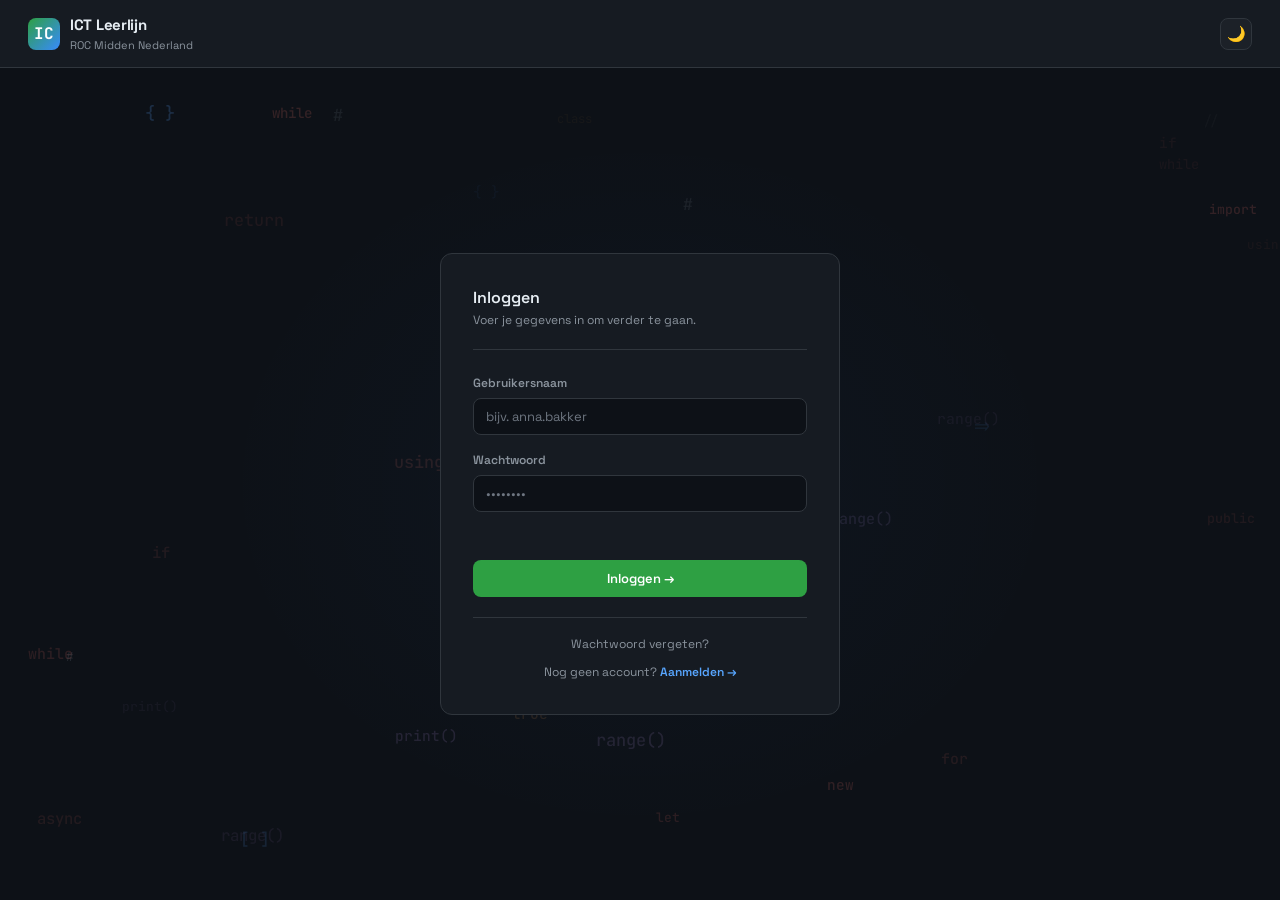
==== index.html @ 66530c0a "Tips,warnings icons updated" ====
<!DOCTYPE html>
<html lang="nl" data-theme="dark">
<head>
  <meta charset="UTF-8">
  <meta name="viewport" content="width=device-width, initial-scale=1.0">
  <title>ICT Leerlijn — ROC Midden Nederland</title>
  <link rel="stylesheet" href="css/main.css">
</head>
<body>

<!-- ══════════════════════════════
     LOGIN SCREEN
     ══════════════════════════════ -->
<div id="login-screen" class="login-screen">

  <canvas id="loginCanvas" class="login-canvas"></canvas>

  <!-- Topbar — identical structure to the app topbar -->
  <div class="login-topbar">
    <div class="login-topbar-brand">
      <div class="brand-icon">IC</div>
      <div>
        <div class="brand-name">ICT Leerlijn</div>
        <div class="brand-sub">ROC Midden Nederland</div>
      </div>
    </div>
    <button class="notif-btn theme-btn" id="loginThemeToggle" title="Wissel thema" onclick="toggleTheme()">🌙</button>
  </div>

  <!-- Centered area — one card visible at a time -->
  <div class="login-body">

    <!-- ── View: Inloggen ── -->
    <div class="login-card" id="lv-login">
      <div class="login-card-header">
        <div class="page-title">Inloggen</div>
        <div class="page-sub">Voer je gegevens in om verder te gaan.</div>
      </div>
      <form class="login-form" onsubmit="handleLogin(event)">
        <div class="login-field-group">
          <label class="login-label" for="loginName">Gebruikersnaam</label>
          <input class="login-input" type="text" id="loginName"
                 placeholder="bijv. anna.bakker" autocomplete="username" />
        </div>
        <div class="login-field-group">
          <label class="login-label" for="loginPass">Wachtwoord</label>
          <input class="login-input" type="password" id="loginPass"
                 placeholder="••••••••" autocomplete="current-password" />
        </div>
        <div class="login-error" id="loginError"></div>
        <button class="btn btn-primary login-btn" type="submit">Inloggen →</button>
      </form>
      <div class="login-links">
        <button class="login-link" onclick="showLoginView('forgot')">Wachtwoord vergeten?</button>
        <button class="login-link" onclick="showLoginView('register')">Nog geen account? <strong>Aanmelden →</strong></button>
      </div>
    </div>

    <!-- ── View: Wachtwoord vergeten ── -->
    <div class="login-card" id="lv-forgot" style="display:none">
      <div class="login-card-header">
        <div class="page-title">Wachtwoord vergeten</div>
        <div class="page-sub">Voer je e-mailadres in. Je ontvangt een resetlink.</div>
      </div>
      <form class="login-form" onsubmit="handleForgot(event)" id="forgotForm">
        <div class="login-field-group">
          <label class="login-label" for="forgotField">E-mailadres</label>
          <input class="login-input" type="email" id="forgotField"
                 placeholder="bijv. anna@roc.nl" autocomplete="email" />
        </div>
        <div class="login-error" id="forgotError"></div>
        <div class="login-success" id="forgotSuccess" style="display:none">
          ✅ Als dit account bestaat, ontvang je binnenkort een e-mail met instructies.
        </div>
        <button class="btn btn-primary login-btn" type="submit" id="forgotBtn">Resetlink versturen →</button>
      </form>
      <div class="login-links">
        <button class="login-link" onclick="showLoginView('login')">← Terug naar inloggen</button>
      </div>
    </div>

    <!-- ── View: Account aanmaken ── -->
    <div class="login-card" id="lv-register" style="display:none">
      <div class="login-card-header">
        <div class="page-title">Account aanmaken</div>
        <div class="page-sub">Maak een account aan om te beginnen met leren.</div>
      </div>
      <form class="login-form" onsubmit="handleRegister(event)">
        <div class="login-field-group">
          <label class="login-label" for="regUsername">Gebruikersnaam</label>
          <input class="login-input" type="text" id="regUsername"
                 placeholder="Minimaal 4 tekens" autocomplete="username" />
          <div class="field-hint" id="hintUsername"></div>
        </div>
        <div class="login-field-group">
          <label class="login-label" for="regEmail">E-mailadres</label>
          <input class="login-input" type="email" id="regEmail"
                 placeholder="bijv. anna@roc.nl" autocomplete="email" />
          <div class="field-hint" id="hintEmail"></div>
        </div>
        <div class="login-field-group">
          <label class="login-label" for="regPass">Wachtwoord</label>
          <input class="login-input" type="password" id="regPass"
                 placeholder="Minimaal 9 tekens" autocomplete="new-password" />
          <div class="field-hint" id="hintPassLen"></div>
        </div>
        <div class="login-field-group">
          <label class="login-label" for="regPass2">Wachtwoord bevestigen</label>
          <input class="login-input" type="password" id="regPass2"
                 placeholder="Herhaal wachtwoord" autocomplete="new-password" />
          <div class="field-hint" id="hintPass"></div>
        </div>
        <div class="login-error" id="registerError"></div>
        <button class="btn btn-primary login-btn" type="submit">Account aanmaken →</button>
      </form>
      <div class="login-links">
        <button class="login-link" onclick="showLoginView('login')">← Terug naar inloggen</button>
      </div>
    </div>

  </div>

</div>

<div class="app-layout" id="app-layout" style="display:none">

  <!-- Sidebar is loaded dynamically by js/sidebar.js -->
  <div id="sidebar-mount"></div>

  <!-- ══════════════════════════════
       MAIN CONTENT
       ══════════════════════════════ -->
  <main class="main">

    <!-- Top bar -->
    <div class="topbar">
      <div>
        <div class="page-title" id="pageTitle">Dashboard</div>
        <div class="page-sub"   id="pageSub">Welkom terug!</div>
      </div>
      <div class="topbar-right">
        <div class="streak-badge" id="streakBadge">🔥 12-daagse streak</div>
        <button class="notif-btn theme-btn" id="themeToggle" title="Wissel thema" onclick="toggleTheme()">🌙</button>
        <button class="notif-btn" title="Meldingen">🔔</button>
        <div class="avatar-wrap">
          <div class="user-avatar" id="topbarAvatar" style="width:32px;height:32px;font-size:12px;cursor:pointer;"
               onclick="toggleAvatarMenu()">ST</div>
          <div class="avatar-menu" id="avatarMenu">
            <div class="avatar-menu-info">
              <div class="avatar-menu-name" id="avatarMenuName">Studentnaam</div>
              <div class="avatar-menu-sub" id="avatarMenuSub">student</div>
            </div>
            <div class="avatar-menu-divider"></div>
            <button class="avatar-menu-item" style="color:var(--text)" onclick="showAccount()">Mijn account</button>
            <div class="avatar-menu-divider"></div>
            <button class="avatar-menu-item" onclick="handleLogout()">Uitloggen</button>
          </div>
        </div>
      </div>
    </div>

    <div class="content">

      <!-- ╔══════════════════════════
           ║  DASHBOARD VIEW
           ╚══════════════════════════ -->
      <div class="view active" id="view-dashboard">

        <!-- Welcome row -->
        <div class="dash-top-row">

          <!-- Welcome banner -->
          <div class="dash-welcome">
            <div>
              <div style="font-size:22px;margin-bottom:6px;">👋</div>
              <div class="welcome-text">
                <h2>Verder gaan waar je gebleven bent?</h2>
                <p id="welcomeSub">Kies een cursus hieronder om te beginnen.</p>
              </div>
            </div>
            <div class="welcome-actions">
              <button class="btn btn-primary" id="continueBtn">▶ Verder leren</button>
              <button class="btn btn-ghost"   onclick="showDashboard()">Overzicht</button>
            </div>
          </div>

          <!-- Tip card -->
          <div class="dash-tip-card">
            <div class="dash-tip-label">💡 Wist je dat...</div>
            <div class="dash-tip-text" id="dashTipText"></div>
            <div class="dash-tip-dots" id="dashTipDots"></div>
          </div>

        </div>

        <!-- Stat cards -->
        <div class="stats-grid">
          <div class="stat-card">
            <div class="stat-icon">⚡</div>
            <div class="stat-value">1240</div>
            <div class="stat-label">XP totaal</div>
            <div class="stat-trend">+85 deze week</div>
          </div>
          <div class="stat-card">
            <div class="stat-icon">✅</div>
            <div class="stat-value">18</div>
            <div class="stat-label">Lessen voltooid</div>
            <div class="stat-trend">van 62 totaal</div>
          </div>
          <div class="stat-card">
            <div class="stat-icon">🏆</div>
            <div class="stat-value">4</div>
            <div class="stat-label">Badges behaald</div>
            <div class="stat-trend">2 bijna bereikt</div>
          </div>
          <div class="stat-card">
            <div class="stat-icon">🔥</div>
            <div class="stat-value">12</div>
            <div class="stat-label">Dag streak</div>
            <div class="stat-trend">Persoonlijk record!</div>
          </div>
        </div>

        <!-- Course cards -->
        <div class="section-title">
          Actieve cursussen <span>— klik om te openen</span>
        </div>
        <div class="courses-grid" id="coursesGrid">
          <!-- Built by js/app.js → buildDashboard() -->
        </div>

        <!-- Activity row -->
        <div class="activity-grid">

          <div class="recent-list">
            <div class="section-title">Recente activiteit</div>
            <div class="recent-item">
              <div class="recent-icon c-python">PY</div>
              <div>
                <div class="recent-name">Variabelen &amp; types</div>
                <div class="recent-meta">Python · Voltooid · 2u geleden</div>
              </div>
              <div class="recent-badge type-exercise">+50 XP</div>
            </div>
            <div class="recent-item">
              <div class="recent-icon c-unity">U6</div>
              <div>
                <div class="recent-name">GameObjects &amp; Scene</div>
                <div class="recent-meta">Unity 6 · Voltooid · Gisteren</div>
              </div>
              <div class="recent-badge type-quiz" style="background:rgba(188,140,255,.15);color:var(--purple2);">+75 XP</div>
            </div>
            <div class="recent-item">
              <div class="recent-icon c-math">N4</div>
              <div>
                <div class="recent-name">Procenten · Quiz 8/10</div>
                <div class="recent-meta">Rekenen N4 · Gisteren</div>
              </div>
              <div class="recent-badge" style="background:rgba(139,148,158,.12);color:var(--text2);">+40 XP</div>
            </div>
          </div>

          <div class="heatmap-card">
            <div class="section-title">Activiteit (12 weken)</div>
            <div class="heatmap-grid" id="heatmap"></div>
            <div style="display:flex;justify-content:space-between;margin-top:8px;align-items:center;">
              <span style="font-size:10px;color:var(--text3);">Minder</span>
              <div style="display:flex;gap:3px;align-items:center;">
                <div class="heatmap-cell"></div>
                <div class="heatmap-cell l1"></div>
                <div class="heatmap-cell l2"></div>
                <div class="heatmap-cell l3"></div>
                <div class="heatmap-cell l4"></div>
              </div>
              <span style="font-size:10px;color:var(--text3);">Meer</span>
            </div>
          </div>

        </div>
      </div><!-- /view-dashboard -->

      <!-- ╔══════════════════════════
           ║  ACCOUNT VIEW
           ╚══════════════════════════ -->
      <div class="view" id="view-account">
        <div class="account-card">
          <div class="account-avatar" id="accountAvatar"></div>
          <div class="account-name"   id="accountName"></div>
          <div class="account-email-field">
            <label class="account-email-label">E-mail</label>
            <input class="account-email-input" id="accountEmail" type="email"
                   placeholder="Klik om in te stellen" readonly>
          </div>
        </div>
      </div><!-- /view-account -->

      <!-- ╔══════════════════════════
           ║  COURSE VIEW
           ╚══════════════════════════ -->
      <div class="view" id="view-course">

        <!-- Header -->
        <div class="course-view-header">
          <div class="course-view-icon" id="courseViewIcon"></div>
          <div>
            <div class="page-title" id="courseViewTitle"></div>
            <div class="page-sub"   id="courseViewSub"></div>
          </div>
          <button class="btn btn-ghost" style="margin-left:auto" onclick="showDashboard()">← Dashboard</button>
        </div>

        <!-- Two-column body -->
        <div class="course-view-body">

          <!-- Left: page + section list -->
          <div class="course-view-left">
            <div class="course-view-progress-bar">
              <div class="course-view-progress-fill" id="courseViewFill"></div>
            </div>
            <div class="course-view-list" id="courseViewList"></div>
          </div>

          <!-- Right: description panel -->
          <div class="course-view-right">
            <div class="panel-card">
              <div class="panel-title">Over deze cursus</div>
              <div class="course-view-desc" id="courseViewDesc"></div>
            </div>
          </div>

        </div>
      </div><!-- /view-course -->

      <!-- ╔══════════════════════════
           ║  LESSON VIEW
           ╚══════════════════════════ -->
      <div class="view" id="view-lesson">

        <!-- Lesson header -->
        <div class="lesson-view-header">
          <div style="flex:1">
            <div class="lesson-breadcrumb" id="lessonBreadcrumb">
              Python <span>›</span> Les
            </div>
            <div class="lesson-title" id="lessonTitle">Les titel</div>
            <div class="lesson-meta">
              <div class="lesson-tag type-lesson" id="lessonTypeTag">Les</div>
              <div style="font-size:12px;color:var(--text2);">⏱ ~20 min</div>
              <div style="font-size:12px;color:var(--accent2);" id="lessonXP">+60 XP bij voltooiing</div>
            </div>
          </div>
          <button class="btn btn-ghost" id="btnPrev" style="display:none">← Vorige</button>
          <button class="btn btn-ghost" id="viewToggleBtn" onclick="toggleView()">Switch to full view</button>
          <button class="btn btn-ghost" onclick="showDashboard()">← Dashboard</button>
        </div>

        <!-- Two-column layout -->
        <div class="lesson-body">

          <!-- Main content (loaded dynamically) -->
          <div class="lesson-main-col">
            <div class="lesson-content" id="lessonContent">
              <!-- Loaded by loadLessonContent() -->
            </div>
            <div id="nextPageNav"></div>
          </div>

          <!-- Right panel -->
          <div class="lesson-sidebar-panel">

            <!-- Task checklist -->
            <div class="panel-card">
              <div class="panel-title">Taken in deze les</div>
              <div id="tasksList"></div>
            </div>

          </div>
        </div>

      </div><!-- /view-lesson -->

    </div><!-- /content -->
  </main>
</div><!-- /app-layout -->

<script type="module" src="js/app.js"></script>

<!-- ── Email change modal ─────────────────────── -->
<div class="email-modal-overlay" id="emailChangeModal">
  <!-- Step 1: confirm old → new -->
  <div class="email-modal-box" id="emailModalStep1">
    <div class="email-modal-title">E-mailadres wijzigen?</div>
    <div class="email-modal-sub">Controleer de wijziging hieronder.</div>
    <div class="email-modal-change">
      <span class="email-modal-old" id="emailModalOld"></span>
      <span class="email-modal-arrow">→</span>
      <span class="email-modal-new" id="emailModalNew"></span>
    </div>
    <div class="email-modal-actions">
      <button class="btn btn-ghost" onclick="closeEmailModal()">Annuleren</button>
      <button class="btn btn-primary" onclick="emailModalNext()">Bevestigen →</button>
    </div>
  </div>

  <!-- Step 2: password confirm -->
  <div class="email-modal-box" id="emailModalStep2" style="display:none">
    <div class="email-modal-title">Bevestig met je wachtwoord</div>
    <div class="email-modal-sub">Voer je wachtwoord in om de wijziging op te slaan.</div>
    <input class="email-modal-pass" id="emailModalPass" type="password"
           placeholder="Wachtwoord" onkeydown="if(event.key==='Enter')emailModalConfirm()">
    <div class="email-modal-error" id="emailModalError"></div>
    <div class="email-modal-actions">
      <button class="btn btn-ghost" onclick="closeEmailModal()">Annuleren</button>
      <button class="btn btn-primary" id="emailModalSaveBtn" onclick="emailModalConfirm()">Opslaan</button>
    </div>
  </div>
</div>

</body>
</html>
---- css/main.css ----
/* =============================================
   ICT Leerlijn — Main Stylesheet
   ROC Midden Nederland
   ============================================= */

@import url('https://fonts.googleapis.com/css2?family=JetBrains+Mono:wght@400;500&family=Space+Grotesk:wght@400;500;600;700&display=swap');

/* ── CSS Variables ──────────────────────────── */
:root {
  --bg:       #0d1117;
  --bg2:      #161b22;
  --bg3:      #1c2128;
  --bg4:      #21262d;
  --border:   #30363d;
  --border2:  #444c56;
  --text:     #e6edf3;
  --text2:    #8b949e;
  --text3:    #6e7681;
  --accent:   #2ea043;
  --accent2:  #3fb950;
  --blue:     #388bfd;
  --blue2:    #58a6ff;
  --purple:   #bc8cff;
  --purple2:  #d2a8ff;
  --orange:   #f78166;
  --orange2:  #ffa657;
  --yellow:   #e3b341;
  --red:      #f85149;
  --radius:   8px;
  --radius2:  12px;
  --sidebar-width: 306px;
}

/* ── Reset ──────────────────────────────────── */
*, *::before, *::after { margin: 0; padding: 0; box-sizing: border-box; }
html { font-size: 14px; }
body {
  font-family: 'Space Grotesk', sans-serif;
  background: var(--bg);
  color: var(--text);
  min-height: 100vh;
  display: flex;
  line-height: 1.5;
}
a { color: var(--blue2); text-decoration: none; }
a:hover { text-decoration: underline; }
button { font-family: 'Space Grotesk', sans-serif; cursor: pointer; }
code, pre, .mono { font-family: 'JetBrains Mono', monospace; }

/* ── Layout ─────────────────────────────────── */
.app-layout {
  display: flex;
  width: 100%;
  min-height: 100vh;
}
.main {
  flex: 1;
  overflow-y: auto;
  display: flex;
  flex-direction: column;
  min-width: 0;
}
.content {
  padding: 24px 28px;
  flex: 1;
}

/* ── Sidebar ─────────────────────────────────── */
.sidebar {
  width: var(--sidebar-width);
  min-width: var(--sidebar-width);
  background: var(--bg2);
  border-right: 1px solid var(--border);
  display: flex;
  flex-direction: column;
  height: 100vh;
  position: sticky;
  top: 0;
  overflow: hidden;
}

.sidebar-brand {
  padding: 18px 20px;
  border-bottom: 1px solid var(--border);
  display: flex;
  align-items: center;
  gap: 10px;
  flex-shrink: 0;
}
.brand-icon {
  width: 32px; height: 32px;
  background: linear-gradient(135deg, #2ea043, #388bfd);
  border-radius: 8px;
  display: flex; align-items: center; justify-content: center;
  font-size: 16px;
  font-family: 'JetBrains Mono', monospace;
  color: #fff; font-weight: 700; flex-shrink: 0;
}
.brand-name { font-size: 15px; font-weight: 700; color: var(--text); letter-spacing: -0.3px; }
.brand-sub  { font-size: 11px; color: var(--text2); }

.sidebar-user {
  padding: 12px 20px;
  border-bottom: 1px solid var(--border);
  display: flex; align-items: center; gap: 10px;
  flex-shrink: 0;
}
.user-avatar {
  width: 30px; height: 30px; border-radius: 50%;
  background: linear-gradient(135deg, #388bfd, #bc8cff);
  display: flex; align-items: center; justify-content: center;
  font-size: 12px; font-weight: 600; color: #fff; flex-shrink: 0;
}
.user-name   { font-size: 13px; font-weight: 500; color: var(--text); }
.user-level  { font-size: 11px; color: var(--accent2); }
.xp-mini     { height: 3px; background: var(--bg4); border-radius: 2px; margin-top: 4px; }
.xp-mini-fill { height: 3px; background: linear-gradient(90deg, var(--accent), var(--blue)); border-radius: 2px; }

.sidebar-nav { flex: 1; overflow-y: auto; padding: 8px 0; }
.sidebar-nav::-webkit-scrollbar { width: 4px; }
.sidebar-nav::-webkit-scrollbar-thumb { background: var(--border2); border-radius: 2px; }

/* ── Nav sections ────────────────────────────── */
.nav-section-header {
  padding: 8px 20px 4px;
  font-size: 12px; font-weight: 600;
  color: var(--text3); letter-spacing: 1px;
  text-transform: uppercase;
}

.course-group { margin: 2px 0; }

.course-header {
  display: flex; align-items: center; gap: 8px;
  padding: 8px 20px;
  cursor: pointer;
  transition: background .15s;
  user-select: none;
}
.course-header:hover { background: var(--bg3); }
.course-header.active { background: var(--bg3); }

.course-icon {
  width: 26px; height: 26px; border-radius: 6px;
  display: flex; align-items: center; justify-content: center;
  font-size: 12px; font-weight: 700; font-family: 'JetBrains Mono', monospace;
  letter-spacing: .5px; flex-shrink: 0;
}
.course-name { font-size: 15px; font-weight: 500; color: var(--text); white-space: nowrap; overflow: hidden; text-overflow: ellipsis; }
.course-progress-line { height: 2px; background: var(--bg4); border-radius: 1px; margin-top: 3px; }
.course-progress-fill { height: 2px; border-radius: 1px; transition: width .3s; }

.course-chevron { color: var(--text3); font-size: 11px; transition: transform .2s; flex-shrink: 0; }
.course-group.open .course-chevron { transform: rotate(90deg); }

.lessons-list { display: none; padding: 2px 0 4px; }
.course-group.open .lessons-list { display: block; }

/* ── Lesson items in sidebar ─────────────────── */
.lesson-item {
  display: flex; align-items: center; gap: 8px;
  padding: 5px 20px 5px 40px;
  cursor: pointer; transition: background .15s;
}
.lesson-item:hover  { background: var(--bg3); }
.lesson-item.active { background: var(--bg4); }

.lesson-status {
  width: 16px; height: 16px; border-radius: 50%;
  border: 1.5px solid var(--border2);
  display: flex; align-items: center; justify-content: center;
  font-size: 9px; flex-shrink: 0;
}
.lesson-status.done        { background: var(--accent); border-color: var(--accent); color: #fff; }
.lesson-status.in-progress {
  border-color: var(--blue); background: transparent; position: relative;
}
.lesson-status.in-progress::after {
  content: ''; position: absolute; top: 50%; left: 50%;
  transform: translate(-50%, -50%);
  width: 6px; height: 6px; border-radius: 50%; background: var(--blue);
}
.lesson-status.locked      { border-color: var(--border); opacity: .5; }

.lesson-name { font-size: 14px; color: var(--text2); flex: 1; }
.lesson-item.active .lesson-name { color: var(--text); }

/* ── Type badges ─────────────────────────────── */
.lesson-type {
  font-size: 10px; padding: 2px 6px; border-radius: 4px;
  font-family: 'JetBrains Mono', monospace; flex-shrink: 0;
}
.type-lesson   { background: rgba(56,139,253,.15);  color: var(--blue2); }
.type-exercise { background: rgba(46,160,67,.15);   color: var(--accent2); }
.type-quiz     { background: rgba(188,140,255,.15); color: var(--purple2); }
.type-project  { background: rgba(247,129,102,.15); color: var(--orange2); }

/* ── Lesson expand arrow ─────────────────────── */
.lesson-arrow {
  flex-shrink: 0;
  opacity: 0;
  font-size: 10px;
  color: var(--blue);
  transition: opacity .15s, transform .2s;
  cursor: pointer;
  padding: 0 2px;
  line-height: 1;
}
.lesson-item:hover .lesson-arrow         { opacity: 1; }
.lesson-wrap.open  .lesson-arrow         { opacity: 1; transform: rotate(90deg); color: var(--blue); }
.lesson-arrow.arrow-closing              { transition: opacity .15s .2s, transform .2s; }

/* ── Section list ────────────────────────────── */
.lesson-sections {
  overflow: hidden;
  max-height: 0;
  transition: max-height .2s ease-out;
}
.lesson-wrap.open .lesson-sections {
  max-height: 500px;
  transition: max-height .25s ease-in;
}

.section-item {
  display: flex; align-items: center; gap: 8px;
  padding: 4px 20px 4px 56px;
  font-size: 12px;
  color: var(--text2);
  cursor: pointer;
  transition: background .15s, color .15s;
}
.section-item:hover { background: var(--bg3); color: var(--text); }
.section-name { font-size: 14px; color: var(--text2); flex: 1; }

.section-status {
  width: 12px; height: 12px; border-radius: 50%;
  border: 1.5px solid var(--border2);
  flex-shrink: 0; opacity: .6;
}
.section-status.done { background: var(--accent); border-color: var(--accent); opacity: 1; }

.section-arrow {
  width: 12px; flex-shrink: 0;
  font-size: 13px; color: var(--text3); opacity: .5;
  text-align: center; line-height: 1;
}

/* ── Topbar ──────────────────────────────────── */
.topbar {
  padding: 14px 28px;
  border-bottom: 1px solid var(--border);
  display: flex; align-items: center; gap: 16px;
  background: var(--bg2);
  position: sticky; top: 0; z-index: 10;
  flex-shrink: 0;
}
.page-title { font-size: 16px; font-weight: 600; color: var(--text); }
.page-sub   { font-size: 12px; color: var(--text2); margin-top: 1px; }
.topbar-right { margin-left: auto; display: flex; align-items: center; gap: 12px; }

.avatar-wrap { position: relative; }

.avatar-menu {
  display: none;
  position: absolute;
  top: calc(100% + 10px);
  right: 0;
  min-width: 180px;
  background: var(--bg2);
  border: 1px solid var(--border);
  border-radius: var(--radius);
  box-shadow: 0 8px 24px rgba(0,0,0,.25);
  z-index: 200;
  overflow: hidden;
}
.avatar-menu.open { display: block; }

.avatar-menu-info {
  padding: 12px 14px 10px;
}
.avatar-menu-name {
  font-size: 13px;
  font-weight: 600;
  color: var(--text);
}
.avatar-menu-sub {
  font-size: 11px;
  color: var(--text3);
  margin-top: 2px;
}
.avatar-menu-divider {
  height: 1px;
  background: var(--border);
}
.avatar-menu-item {
  display: block;
  width: 100%;
  padding: 10px 14px;
  text-align: left;
  font-size: 13px;
  font-family: 'Space Grotesk', sans-serif;
  color: var(--red);
  background: none;
  border: none;
  cursor: pointer;
}
.avatar-menu-item:hover { background: var(--bg3); }

.streak-badge {
  display: flex; align-items: center; gap: 5px;
  background: rgba(227,179,65,.1); border: 1px solid rgba(227,179,65,.25);
  border-radius: 20px; padding: 4px 10px;
  font-size: 12px; color: var(--yellow); font-weight: 500;
}
.notif-btn {
  width: 32px; height: 32px; border-radius: 8px;
  border: 1px solid var(--border); background: var(--bg3);
  display: flex; align-items: center; justify-content: center;
  color: var(--text2); font-size: 14px;
}
.notif-btn:hover { background: var(--bg4); color: var(--text); }

/* ── Buttons ─────────────────────────────────── */
.btn {
  padding: 7px 14px; border-radius: var(--radius);
  font-size: 13px; font-weight: 500; border: none;
  transition: all .15s; cursor: pointer;
  font-family: 'Space Grotesk', sans-serif;
}
.btn-primary { background: var(--accent); color: #fff; }
.btn-primary:hover { background: var(--accent2); }
.btn-ghost { background: var(--bg4); color: var(--text2); border: 1px solid var(--border); }
.btn-ghost:hover { color: var(--text); border-color: var(--border2); }
.btn-sm { padding: 5px 10px; font-size: 12px; }

/* ── Views ───────────────────────────────────── */
.view { display: none; }
.view.active { display: block; }

/* ── Dashboard ───────────────────────────────── */
.dash-top-row {
  display: flex; flex-wrap: wrap; gap: 14px; margin-bottom: 20px; align-items: stretch;
}
.dash-welcome {
  background: linear-gradient(135deg, rgba(56,139,253,.08) 0%, rgba(188,140,255,.05) 100%);
  border: 1px solid rgba(56,139,253,.2);
  border-radius: var(--radius2); padding: 20px 24px;
  display: flex; align-items: center; gap: 16px;
  flex: 1 1 100%;
}
.dash-tip-card {
  flex: 0 0 50%;
  background: var(--bg2); border: 1px solid var(--border);
  border-radius: var(--radius2); padding: 20px 24px;
  display: flex; flex-direction: column; justify-content: space-between; gap: 10px;
}
.dash-tip-label {
  font-size: 11px; font-weight: 700; letter-spacing: .06em;
  text-transform: uppercase; color: var(--text3);
}
.dash-tip-text {
  font-size: 13px; color: var(--text); line-height: 1.6; flex: 1;
  transition: opacity .2s;
}
.dash-tip-dots {
  display: flex; gap: 5px; margin-top: 4px;
}
.dash-tip-dot {
  width: 6px; height: 6px; border-radius: 50%;
  background: var(--bg4); transition: background .3s;
}
.dash-tip-dot.active { background: var(--blue); }
.welcome-text h2 { font-size: 18px; font-weight: 700; }
.welcome-text p  { font-size: 13px; color: var(--text2); margin-top: 4px; }
.welcome-actions { margin-left: auto; display: flex; gap: 8px; }

.stats-grid {
  display: grid;
  grid-template-columns: repeat(4, 1fr);
  gap: 12px; margin-bottom: 20px;
}
.stat-card {
  background: var(--bg2); border: 1px solid var(--border);
  border-radius: var(--radius2); padding: 16px;
}
.stat-icon  { font-size: 18px; margin-bottom: 8px; }
.stat-value { font-size: 22px; font-weight: 700; }
.stat-label { font-size: 11px; color: var(--text2); margin-top: 2px; }
.stat-trend { font-size: 11px; color: var(--accent2); margin-top: 4px; }

.section-title {
  font-size: 14px; font-weight: 600; margin-bottom: 12px;
  display: flex; align-items: center; gap: 8px;
}
.section-title span { font-size: 11px; color: var(--text3); font-weight: 400; }

.courses-grid {
  display: grid;
  grid-template-columns: repeat(3, 1fr);
  gap: 12px; margin-bottom: 20px;
}
.course-card {
  background: var(--bg2); border: 1px solid var(--border);
  border-radius: var(--radius2); padding: 16px; cursor: pointer;
  transition: border-color .15s, background .15s;
  display: flex; flex-direction: column; gap: 10px;
}
.course-card:hover { border-color: var(--border2); background: var(--bg3); }
.course-card-header { display: flex; align-items: flex-start; gap: 10px; }
.course-card-icon {
  width: 38px; height: 38px; border-radius: 10px;
  display: flex; align-items: center; justify-content: center;
  font-size: 16px; font-weight: 700; font-family: 'JetBrains Mono', monospace;
  letter-spacing: .5px; flex-shrink: 0;
}
.course-card-title { font-size: 14px; font-weight: 600; line-height: 1.3; }
.course-card-cat   { font-size: 11px; color: var(--text2); margin-top: 2px; }
.course-card-footer { display: flex; align-items: center; justify-content: space-between; }
.progress-pct  { font-size: 12px; font-weight: 600; }
.lesson-count  { font-size: 11px; color: var(--text3); }

/* ── Progress bars ───────────────────────────── */
.progress-bar  { height: 4px; background: var(--bg4); border-radius: 2px; }
.progress-fill { height: 4px; border-radius: 2px; transition: width .4s; }

/* ── Activity area ───────────────────────────── */
.activity-grid { display: grid; grid-template-columns: 1fr 1fr; gap: 12px; }

.recent-list {
  background: var(--bg2); border: 1px solid var(--border);
  border-radius: var(--radius2); padding: 16px;
}
.recent-item {
  display: flex; align-items: center; gap: 10px;
  padding: 8px 0; border-bottom: 1px solid var(--border);
}
.recent-item:last-child { border-bottom: none; }
.recent-icon {
  width: 28px; height: 28px; border-radius: 6px;
  display: flex; align-items: center; justify-content: center;
  font-size: 12px; font-weight: 700; font-family: 'JetBrains Mono', monospace;
  letter-spacing: .5px; flex-shrink: 0;
}
.recent-name { font-size: 13px; }
.recent-meta { font-size: 11px; color: var(--text2); }
.recent-badge { margin-left: auto; font-size: 10px; padding: 2px 7px; border-radius: 4px; }

/* ── Heatmap ─────────────────────────────────── */
.heatmap-card {
  background: var(--bg2); border: 1px solid var(--border);
  border-radius: var(--radius2); padding: 16px;
}
.heatmap-grid { display: flex; gap: 3px; margin-top: 10px; flex-wrap: wrap; }
.heatmap-cell { width: 14px; height: 14px; border-radius: 2px; background: var(--bg4); }
.heatmap-cell.l1 { background: rgba(46,160,67,.25); }
.heatmap-cell.l2 { background: rgba(46,160,67,.5); }
.heatmap-cell.l3 { background: rgba(46,160,67,.75); }
.heatmap-cell.l4 { background: var(--accent); }

/* ── Account view ───────────────────────────── */
#view-account.active {
  display: flex; justify-content: center; align-items: center; min-height: 70vh;
}
.account-card {
  display: flex; flex-direction: column; align-items: center;
  gap: 12px; padding: 40px 32px;
  background: var(--bg2); border: 1px solid var(--border);
  border-radius: var(--radius2); width: 360px;
}
.account-avatar {
  width: 80px; height: 80px; border-radius: 50%;
  background: linear-gradient(135deg, #388bfd, #bc8cff);
  display: flex; align-items: center; justify-content: center;
  font-size: 28px; font-weight: 700; color: #fff;
}
.account-name  { font-size: 20px; font-weight: 700; color: var(--text); }
.account-email-field {
  display: flex; flex-direction: column; align-items: center; gap: 4px; width: 100%;
}
.account-email-label {
  font-size: 11px; font-weight: 600; letter-spacing: .06em;
  text-transform: uppercase; color: var(--text3);
}
.account-email-input {
  font-size: 13px; color: var(--text2); font-family: inherit;
  background: transparent; border: none; outline: none;
  border-bottom: 1.5px solid var(--border2); text-align: center;
  padding: 3px 8px; width: 100%; cursor: pointer;
  transition: border-color .15s, color .15s;
}
.account-email-input:hover { border-bottom-color: var(--text3); }
.account-email-input:focus { border-bottom-color: var(--accent); color: var(--text); cursor: text; }

/* ── Course view ─────────────────────────────── */
.course-view-header {
  display: flex; align-items: center; gap: 16px;
  background: var(--bg2); border: 1px solid var(--border);
  border-radius: var(--radius2); padding: 20px 24px; margin-bottom: 16px;
}
.course-view-icon {
  width: 48px; height: 48px; border-radius: 12px; flex-shrink: 0;
  display: flex; align-items: center; justify-content: center;
  font-size: 20px; font-weight: 700; font-family: 'JetBrains Mono', monospace;
  letter-spacing: .5px;
}
.course-view-body {
  display: flex; gap: 16px; align-items: flex-start;
}
.course-view-left  { flex: 1; min-width: 0; }
.course-view-right { width: 320px; flex-shrink: 0; }

.course-view-progress-bar {
  height: 4px; background: var(--bg4); border-radius: 2px; margin-bottom: 16px; overflow: hidden;
}
.course-view-progress-fill {
  height: 100%; border-radius: 2px; background: var(--blue); transition: width .4s;
}
.course-view-list {
  display: flex; flex-direction: column; gap: 8px;
}
.course-view-desc {
  font-size: 13px; color: var(--text2); line-height: 1.7;
}
.course-page-item {
  display: flex; align-items: center; gap: 14px;
  background: var(--bg2); border: 1px solid var(--border);
  border-radius: var(--radius2); padding: 14px 18px;
  cursor: pointer; transition: border-color .15s, background .15s;
}
.course-page-item:hover { border-color: var(--blue); background: var(--bg3); }
.course-page-num {
  width: 28px; height: 28px; border-radius: 50%; flex-shrink: 0;
  background: var(--bg4); border: 1px solid var(--border);
  display: flex; align-items: center; justify-content: center;
  font-size: 11px; font-weight: 600; color: var(--text2);
}
.course-page-info { flex: 1; }
.course-page-title-row { display: flex; align-items: center; gap: 8px; }
.course-page-title { font-size: 14px; font-weight: 600; color: var(--text); }
.course-page-meta  { font-size: 12px; color: var(--text3); margin-top: 3px; }

.course-section-list {
  display: flex; flex-direction: column;
  margin: -4px 0 6px 46px;
  border-left: 2px solid var(--border);
  padding-left: 16px;
}
.course-section-row {
  display: flex; align-items: center; gap: 10px;
  padding: 7px 10px; border-radius: var(--radius);
  cursor: pointer; transition: background .12s;
}
.course-section-row:hover { background: var(--bg3); }
.course-section-dot {
  width: 6px; height: 6px; border-radius: 50%;
  background: var(--border); flex-shrink: 0;
}
.course-section-name { font-size: 13px; color: var(--text2); }

/* ── Lesson view ─────────────────────────────── */
.lesson-view-header {
  background: var(--bg2); border: 1px solid var(--border);
  border-radius: var(--radius2); padding: 20px 24px; margin-bottom: 16px;
  display: flex; align-items: center; gap: 16px;
}
.lesson-breadcrumb { font-size: 12px; color: var(--text2); margin-bottom: 4px; }
.lesson-breadcrumb span { color: var(--text3); }
.lesson-title { font-size: 20px; font-weight: 700; }
.lesson-meta  { display: flex; gap: 12px; margin-top: 6px; align-items: center; }
.lesson-tag   { font-size: 11px; padding: 3px 8px; border-radius: 4px; }

.lesson-body {
  display: grid;
  grid-template-columns: 1fr 280px;
  gap: 16px;
}
.lesson-content {
  background: var(--bg2); border: 1px solid var(--border);
  border-radius: var(--radius2); padding: 24px;
  display: flex; flex-direction: column;
}
.lesson-content.full-view {
  background: transparent; border-color: transparent; padding: 0;
}
.lesson-sidebar-panel { display: flex; flex-direction: column; gap: 12px; }
.panel-card {
  background: var(--bg2); border: 1px solid var(--border);
  border-radius: var(--radius2); padding: 16px;
}
.panel-title {
  font-size: 11px; font-weight: 600; color: var(--text3);
  letter-spacing: .5px; text-transform: uppercase; margin-bottom: 10px;
}

/* ── Task checklist ──────────────────────────── */
.task-item { display: flex; align-items: center; gap: 8px; padding: 5px 0; }
.task-check {
  width: 16px; height: 16px; border-radius: 4px;
  border: 1.5px solid var(--border2);
  display: flex; align-items: center; justify-content: center;
  font-size: 9px; flex-shrink: 0; cursor: pointer;
  transition: all .15s;
}
.task-check.done   { background: var(--accent); border-color: var(--accent); color: #fff; }
.task-check:hover  { border-color: var(--accent); }
.task-text         { font-size: 12px; color: var(--text2); }
.task-text.done    { text-decoration: line-through; color: var(--text3); }

/* ── XP bar ──────────────────────────────────── */
.xp-bar-container { margin-top: 8px; }
.xp-bar  { height: 6px; background: var(--bg4); border-radius: 3px; }
.xp-fill { height: 6px; border-radius: 3px; background: linear-gradient(90deg, var(--blue), var(--purple)); }
.xp-text { display: flex; justify-content: space-between; font-size: 10px; color: var(--text3); margin-top: 4px; }

/* ── Main content column wrapper ─────────────── */
.lesson-main-col {
  display: flex;
  flex-direction: column;
  gap: 12px;
  min-width: 0;
}

/* ── Next page button (below last section) ───── */
.next-page-wrap {
  display: flex;
  justify-content: center;
  padding: 20px 24px;
  background: var(--bg2);
  border: 1px solid var(--border);
  border-radius: var(--radius2);
}
.next-page-btn { font-size: 14px; padding: 10px 20px; }

/* ── Lesson content typography ───────────────── */
.lesson-text { font-size: 14px; color: var(--text2); line-height: 1.7; margin: 10px 0; }
.lesson-text strong { color: var(--text); }

.lesson-content h3 {
  font-size: 15px; font-weight: 600; margin: 16px 0 8px;
  color: var(--text);
}
.lesson-content h4 {
  font-size: 13px; font-weight: 600; margin: 12px 0 6px;
  color: var(--text2);
}

/* ── Code blocks ─────────────────────────────── */
.code-block {
  background: #0d1117; border: 1px solid var(--border);
  border-radius: var(--radius); padding: 16px; margin: 12px 0;
  font-family: 'JetBrains Mono', monospace; font-size: 13px;
  color: #c9d1d9; line-height: 1.6; overflow-x: auto;
  white-space: pre;
}
.code-block .kw { color: #ff7b72; }
.code-block .fn { color: #d2a8ff; }
.code-block .st { color: #a5d6ff; }
.code-block .cm { color: #8b949e; }
.code-block .nm { color: #ffa657; }
.code-block .cl { color: #ffa657; }

code {
  background: var(--bg4); padding: 1px 5px;
  border-radius: 4px; font-size: 12px;
}

/* ── Info / tip boxes ────────────────────────── */
.info-box {
  border-radius: var(--radius); padding: 12px 16px; margin: 12px 0;
  max-width: 65%;
}
.info-box-blue   { background: rgba(56,139,253,.08);  border: 1px solid rgba(56,139,253,.2); }
.info-box-green  { background: rgba(46,160,67,.08);   border: 1px solid rgba(46,160,67,.2); }
.info-box-orange {
  background: rgba(247,129,102,.08); border: 1px solid rgba(247,129,102,.2);
  max-width: 35%; padding: 20px 18px; min-height: 120px;
  display: flex; flex-direction: column; justify-content: center;
  margin: 12px auto;
}
.info-box-title  { font-size: 12px; font-weight: 600; margin-bottom: 4px; }
.info-box-blue   .info-box-title { color: var(--blue2); }
.info-box-green  .info-box-title { color: var(--accent2); }
.info-box-orange .info-box-title { color: var(--orange2); }
.info-box p { font-size: 13px; color: var(--text2); }

/* ── Exercise box ────────────────────────────── */
.exercise-box {
  background: var(--bg3); border: 1px solid var(--border);
  border-radius: var(--radius); padding: 16px; margin: 16px 0;
}
.exercise-box h4 { font-size: 13px; font-weight: 600; margin-bottom: 8px; color: var(--accent2); }

/* ── Quiz ────────────────────────────────────── */
.quiz-box {
  background: var(--bg2); border: 1px solid var(--border);
  border-left: 3px solid var(--purple);
  border-radius: var(--radius2); padding: 20px 24px; margin: 16px 0;
}
.quiz-label {
  display: inline-block; font-size: 10px; font-weight: 600; text-transform: uppercase;
  letter-spacing: .6px; color: var(--purple2); background: rgba(188,140,255,.12);
  padding: 3px 8px; border-radius: 4px; margin-bottom: 10px;
  font-family: 'JetBrains Mono', monospace;
}
.quiz-hint {
  font-size: 12px; color: var(--blue2); margin-bottom: 8px;
  font-style: italic;
}
.quiz-question {
  font-size: 15px; font-weight: 600; color: var(--text); margin-bottom: 16px; line-height: 1.55;
}
.quiz-image { max-width: 100%; border-radius: var(--radius); margin-bottom: 14px; }

/* ── MC options ── */
.quiz-options { display: flex; flex-direction: column; gap: 8px; }
.quiz-option {
  display: flex; align-items: center; gap: 12px;
  padding: 11px 14px;
  background: var(--bg3); border: 1px solid var(--border);
  border-radius: var(--radius); cursor: pointer; transition: all .15s;
  font-size: 13px; color: var(--text); user-select: none;
}
.quiz-option input[type="radio"] {
  position: absolute; opacity: 0; pointer-events: none;
}
.quiz-letter {
  width: 28px; height: 28px; border-radius: 50%; flex-shrink: 0;
  display: flex; align-items: center; justify-content: center;
  font-size: 12px; font-weight: 700; font-family: 'JetBrains Mono', monospace;
  color: #fff; transition: transform .15s;
}
.quiz-letter-a { background: var(--blue); }
.quiz-letter-b { background: var(--purple); }
.quiz-letter-c { background: var(--orange); }
.quiz-letter-d { background: var(--yellow); color: var(--bg); }
.quiz-option-text { flex: 1; line-height: 1.4; }
.quiz-radio {
  width: 20px; height: 20px; border-radius: 50%; flex-shrink: 0;
  border: 2px solid var(--border2); background: transparent;
  display: flex; align-items: center; justify-content: center;
  transition: all .15s;
}
.quiz-radio::after {
  content: ''; width: 10px; height: 10px; border-radius: 50%;
  background: var(--blue); transform: scale(0); transition: transform .15s;
}
.quiz-option:hover { border-color: var(--blue); background: var(--bg4); }
.quiz-option:hover .quiz-letter { transform: scale(1.08); }
.quiz-option input[type="radio"]:checked ~ .quiz-radio { border-color: var(--blue); }
.quiz-option input[type="radio"]:checked ~ .quiz-radio::after { transform: scale(1); }
/* Checkbox variant for multi-correct */
.quiz-check { border-radius: 4px; }
.quiz-check::after { border-radius: 2px; }
.quiz-option input[type="checkbox"] {
  position: absolute; opacity: 0; pointer-events: none;
}
.quiz-option input[type="checkbox"]:checked ~ .quiz-check { border-color: var(--blue); }
.quiz-option input[type="checkbox"]:checked ~ .quiz-check::after { transform: scale(1); }
.quiz-option.correct {
  border-color: var(--accent); background: rgba(46,160,67,.1);
}
.quiz-option.correct .quiz-radio { border-color: var(--accent); }
.quiz-option.correct .quiz-radio::after { background: var(--accent); transform: scale(1); }
.quiz-option.wrong {
  border-color: var(--red); background: rgba(248,81,73,.08);
}
.quiz-option.wrong .quiz-radio { border-color: var(--red); }
.quiz-option.wrong .quiz-radio::after { background: var(--red); transform: scale(1); }

/* ── Open question ── */
.quiz-input-label {
  display: block; font-size: 12px; font-weight: 600; color: var(--text2);
  margin-bottom: 6px; letter-spacing: .3px;
}
.quiz-input {
  width: 100%; padding: 12px 14px; font-size: 13px; font-family: inherit;
  background: var(--bg3); border: 1px solid var(--border);
  border-left: 3px solid var(--blue);
  border-radius: var(--radius);
  color: var(--text); outline: none; transition: border-color .15s;
}
.quiz-input:focus { border-color: var(--blue2); border-left-color: var(--blue2); }
.quiz-input:disabled { opacity: .6; }

/* ── Check button & feedback ── */
.quiz-check-btn {
  margin-top: 14px; padding: 9px 20px;
  font-size: 12px; font-weight: 600; font-family: inherit;
  background: var(--blue); color: #fff; border: none;
  border-radius: var(--radius); cursor: pointer; transition: opacity .15s;
}
.quiz-check-btn:hover { opacity: .85; }
.quiz-check-btn:disabled { opacity: .4; cursor: default; }
.quiz-feedback {
  margin-top: 10px; font-size: 13px; font-weight: 600; min-height: 20px;
}
.quiz-feedback.correct { color: var(--accent2); }
.quiz-feedback.wrong   { color: var(--red); }

/* ── Quiz warning popup ── */
.quiz-warning-overlay {
  position: fixed; inset: 0; z-index: 9999;
  background: rgba(0,0,0,.55); display: flex;
  align-items: center; justify-content: center;
  animation: fadeIn .15s ease;
}
.quiz-warning-box {
  background: var(--bg2); border: 1px solid var(--border);
  border-radius: var(--radius2); padding: 28px 32px;
  max-width: 400px; width: 90%; text-align: center;
}
.quiz-warning-title {
  font-size: 16px; font-weight: 700; color: var(--orange);
  margin-bottom: 10px;
}
.quiz-warning-text {
  font-size: 13px; color: var(--text2); line-height: 1.5;
  margin-bottom: 18px;
}
@keyframes fadeIn { from { opacity: 0; } to { opacity: 1; } }

/* ── Course icon color classes ───────────────── */
.c-python  { background: rgba(56,139,253,.15); }
.c-js      { background: rgba(227,179,65,.15); }
.c-java    { background: rgba(247,129,102,.15); }
.c-unity   { background: rgba(188,140,255,.15); }
.c-vr      { background: rgba(63,185,80,.15); }
.c-math    { background: rgba(139,148,158,.15); }

/* ── Responsive ──────────────────────────────── */
@media (max-width: 1100px) {
  .courses-grid { grid-template-columns: repeat(2, 1fr); }
  .stats-grid   { grid-template-columns: repeat(2, 1fr); }
  .lesson-body  { grid-template-columns: 1fr; }
}
@media (max-width: 768px) {
  .sidebar { width: 240px; min-width: 240px; }
  .courses-grid  { grid-template-columns: 1fr; }
  .activity-grid { grid-template-columns: 1fr; }
  .content { padding: 16px; }
  .topbar  { padding: 12px 16px; }
}


/* ═══════════════════════════════════════════════
   SECTION PAGINATION
═══════════════════════════════════════════════ */

/* Section spacing */
.page-section {
  padding: 20px 24px;
  background: var(--bg2);
  border: 1px solid var(--border);
  border-radius: 8px;
}
.page-section + .page-section {
  margin-top: 16px;
}

.section-heading {
  font-size: 15px;
  font-weight: 600;
  color: var(--text);
  margin: 0 0 12px;
}

/* ── Progress bar (top) ───────────────────────── */
.slide-header {
  margin-bottom: 24px;
}

.slide-progress-track {
  height: 3px;
  background: var(--bg4);
  border-radius: 2px;
  overflow: hidden;
}
.slide-progress-fill {
  height: 3px;
  background: linear-gradient(90deg, var(--blue), var(--purple));
  border-radius: 2px;
  transition: width .35s ease;
}

/* ── Footer wrapper ───────────────────────────── */
.slide-footer {
  margin-top: auto;
  padding-top: 20px;
  border-top: 1px solid var(--border);
  display: flex;
  flex-direction: column;
  align-items: center;
  gap: 10px;
}

/* ── Centered nav bar: ← [dots] count → ──────── */
.slide-nav-bar {
  display: flex;
  align-items: center;
  gap: 12px;
}

.slide-nav-center {
  display: flex;
  flex-direction: column;
  align-items: center;
  gap: 6px;
}

/* ── Arrow buttons ────────────────────────────── */
.slide-arrow {
  width: 36px;
  height: 36px;
  border-radius: 50%;
  border: 1px solid var(--border);
  background: var(--bg2);
  color: var(--text2);
  display: flex;
  align-items: center;
  justify-content: center;
  cursor: pointer;
  transition: background .15s, border-color .15s, color .15s, transform .1s;
  flex-shrink: 0;
}
.slide-arrow:hover:not(:disabled) {
  background: var(--bg3);
  border-color: var(--border2);
  color: var(--text);
}
.slide-arrow:active:not(:disabled) {
  transform: scale(.93);
}
.slide-arrow:disabled {
  opacity: .28;
  cursor: default;
}
.slide-arrow-done {
  background: rgba(46,160,67,.1);
  border-color: rgba(46,160,67,.3);
  color: var(--accent2);
  cursor: default;
}
.slide-arrow-next {
  background: var(--bg2);
  border-color: var(--blue);
  color: var(--blue);
}
.slide-arrow-next:hover:not(:disabled) {
  background: var(--blue);
  color: #fff;
}

/* ── Dot indicators ───────────────────────────── */
.slide-dots {
  display: flex;
  gap: 6px;
  align-items: center;
}
.slide-dot {
  width: 8px;
  height: 8px;
  border-radius: 50%;
  background: var(--border2);
  border: none;
  padding: 0;
  cursor: pointer;
  transition: background .15s, transform .15s, width .2s;
  flex-shrink: 0;
}
.slide-dot:hover {
  background: var(--text2);
  transform: scale(1.25);
}
.slide-dot.active {
  width: 22px;
  border-radius: 4px;
  background: var(--blue);
  transform: none;
}

/* ── Page counter ─────────────────────────────── */
.slide-counter {
  font-size: 11px;
  color: var(--text3);
  font-family: 'JetBrains Mono', monospace;
  letter-spacing: .5px;
}

/* ── Completed label ──────────────────────────── */
.slide-complete-label {
  font-size: 12px;
  font-weight: 500;
  color: var(--accent2);
  letter-spacing: .3px;
}

/* ── Side panel slide counter ─────────────────── */
#slideCounter {
  font-size: 11px;
  color: var(--blue2);
  background: rgba(56,139,253,.08);
  border: 1px solid rgba(56,139,253,.2);
  border-radius: 4px;
  padding: 3px 8px;
  margin-top: 8px;
  display: none;
  font-family: 'JetBrains Mono', monospace;
}

/* ── Light mode overrides ─────────────────────── */
[data-theme="light"] .slide-progress-track { background: #eaeef2; }
[data-theme="light"] .slide-footer         { border-top-color: #d0d7de; }
[data-theme="light"] .next-page-wrap       { background: #ffffff; border-color: #d0d7de; }
[data-theme="light"] .slide-arrow          { background: #fff; border-color: #d0d7de; color: #57606a; }
[data-theme="light"] .slide-arrow:hover:not(:disabled) { background: #f6f8fa; border-color: #b1bac4; color: #1f2328; }
[data-theme="light"] .slide-arrow-next     { border-color: #0969da; color: #0969da; }
[data-theme="light"] .slide-arrow-next:hover:not(:disabled) { background: #0969da; color: #fff; }
[data-theme="light"] .slide-arrow-done     { background: rgba(26,127,55,.08); border-color: rgba(26,127,55,.25); color: #1a7f37; }
[data-theme="light"] .slide-dot            { background: #b1bac4; }
[data-theme="light"] .slide-dot:hover      { background: #57606a; }
[data-theme="light"] .slide-dot.active     { background: #0969da; }
[data-theme="light"] .slide-complete-label { color: #1a7f37; }
[data-theme="light"] #slideCounter         { background: rgba(9,105,218,.06); border-color: rgba(9,105,218,.2); color: #0969da; }


/* ═══════════════════════════════════════════════
   LIGHT MODE THEME
   Applied via [data-theme="light"] on <html>
═══════════════════════════════════════════════ */
[data-theme="light"] {
  --bg:      #f6f8fa;
  --bg2:     #ffffff;
  --bg3:     #f0f2f5;
  --bg4:     #e8eaed;
  --border:  #d0d7de;
  --border2: #b1bac4;
  --text:    #1f2328;
  --text2:   #57606a;
  --text3:   #8c959f;
  --accent:  #1a7f37;
  --accent2: #2da44e;
  --blue:    #0969da;
  --blue2:   #0550ae;
  --purple:  #8250df;
  --purple2: #6639ba;
  --orange:  #bc4c00;
  --orange2: #953800;
  --yellow:  #9a6700;
  --red:     #cf222e;
}

[data-theme="light"] .sidebar {
  background: #ffffff;
  border-right-color: #d0d7de;
}
[data-theme="light"] .topbar {
  background: #ffffff;
  border-bottom-color: #d0d7de;
}
[data-theme="light"] .course-header:hover,
[data-theme="light"] .course-header.active {
  background: #f6f8fa;
}
[data-theme="light"] .lesson-item:hover { background: #f6f8fa; }
[data-theme="light"] .lesson-item.active { background: #eaeef2; }

[data-theme="light"] .brand-icon { filter: none; }

[data-theme="light"] .stat-card,
[data-theme="light"] .course-card,
[data-theme="light"] .recent-list,
[data-theme="light"] .heatmap-card,
[data-theme="light"] .lesson-content,
[data-theme="light"] .lesson-view-header,
[data-theme="light"] .panel-card {
  background: #ffffff;
  border-color: #d0d7de;
}
[data-theme="light"] .lesson-content.full-view {
  background: transparent; border-color: transparent;
}

[data-theme="light"] .course-card:hover {
  background: #f6f8fa;
  border-color: #b1bac4;
}

[data-theme="light"] .dash-welcome {
  background: linear-gradient(135deg, rgba(9,105,218,.06) 0%, rgba(130,80,223,.04) 100%);
  border-color: rgba(9,105,218,.18);
}

[data-theme="light"] .code-block {
  background: #f6f8fa;
  border-color: #d0d7de;
  color: #1f2328;
}
[data-theme="light"] .code-block .kw { color: #cf222e; }
[data-theme="light"] .code-block .fn { color: #8250df; }
[data-theme="light"] .code-block .st { color: #0550ae; }
[data-theme="light"] .code-block .cm { color: #8c959f; }
[data-theme="light"] .code-block .nm { color: #953800; }
[data-theme="light"] .code-block .cl { color: #953800; }

[data-theme="light"] code {
  background: #eaeef2;
  color: #cf222e;
}

[data-theme="light"] .info-box-blue   { background: rgba(9,105,218,.06);   border-color: rgba(9,105,218,.2); }
[data-theme="light"] .info-box-green  { background: rgba(26,127,55,.06);   border-color: rgba(26,127,55,.2); }
[data-theme="light"] .info-box-orange { background: rgba(188,76,0,.06);    border-color: rgba(188,76,0,.2); }
[data-theme="light"] .exercise-box    { background: #f6f8fa; border-color: #d0d7de; }

[data-theme="light"] .heatmap-cell         { background: #eaeef2; }
[data-theme="light"] .heatmap-cell.l1      { background: rgba(26,127,55,.2); }
[data-theme="light"] .heatmap-cell.l2      { background: rgba(26,127,55,.45); }
[data-theme="light"] .heatmap-cell.l3      { background: rgba(26,127,55,.7); }
[data-theme="light"] .heatmap-cell.l4      { background: #1a7f37; }

[data-theme="light"] .nav-btns .btn-ghost  { background: #f6f8fa; border-color: #d0d7de; }
[data-theme="light"] .streak-badge         { background: rgba(154,103,0,.08); border-color: rgba(154,103,0,.22); color: #9a6700; }
[data-theme="light"] .notif-btn            { background: #f6f8fa; border-color: #d0d7de; color: #57606a; }
[data-theme="light"] .notif-btn:hover      { background: #eaeef2; color: #1f2328; }
[data-theme="light"] .xp-mini             { background: #eaeef2; }
[data-theme="light"] .progress-bar        { background: #eaeef2; }
[data-theme="light"] .course-progress-line { background: #eaeef2; }
[data-theme="light"] .task-check          { border-color: #b1bac4; }
[data-theme="light"] .recent-item         { border-bottom-color: #d0d7de; }
[data-theme="light"] .lessons-list .lesson-item.active { background: #ddeeff; }

[data-theme="light"] .page-section { background: #f6f8fa; border-color: #d0d7de; }

/* Theme button active state */
.theme-btn { font-size: 15px !important; }
[data-theme="light"] .theme-btn { background: #fff3c4 !important; border-color: #d4a017 !important; }


/* ═══════════════════════════════════════════════
   REPORT SYSTEM
═══════════════════════════════════════════════ */

/* ── Section header row (title + flag button) ─ */
.section-header-row {
  display: flex;
  align-items: flex-start;
  justify-content: space-between;
  gap: 8px;
  margin-bottom: 12px;
  min-height: 24px;
}
.section-header-row .section-heading {
  margin-bottom: 0;
  flex: 1;
}

/* ── Flag button ──────────────────────────────── */
.report-btn {
  flex-shrink: 0;
  display: inline-flex;
  align-items: center;
  gap: 4px;
  padding: 3px 8px;
  border-radius: 6px;
  border: 1px solid var(--border);
  background: transparent;
  color: var(--text3);
  font-size: 12px;
  cursor: pointer;
  transition: all .15s;
  font-family: 'Space Grotesk', sans-serif;
  margin-top: 1px;
  opacity: 0;
}
.page-section:hover .report-btn { opacity: 1; }
.report-btn:hover {
  border-color: var(--orange);
  color: var(--orange);
  background: rgba(247,129,102,.08);
}
.report-btn.reported {
  opacity: 1;
  border-color: var(--orange);
  color: var(--orange);
  background: rgba(247,129,102,.08);
}
.report-count {
  font-size: 10px;
  font-weight: 600;
  font-family: 'JetBrains Mono', monospace;
}

/* ── Modal overlay ────────────────────────────── */
.report-overlay {
  position: fixed;
  inset: 0;
  background: rgba(0,0,0,.6);
  display: flex;
  align-items: center;
  justify-content: center;
  z-index: 1000;
  opacity: 0;
  transition: opacity .2s;
  padding: 20px;
}
.report-overlay.visible { opacity: 1; }

/* ── Modal box ────────────────────────────────── */
.report-modal {
  background: var(--bg2);
  border: 1px solid var(--border2);
  border-radius: var(--radius2);
  width: 100%;
  max-width: 460px;
  box-shadow: 0 20px 60px rgba(0,0,0,.5);
  transform: translateY(8px);
  transition: transform .2s;
}
.report-overlay.visible .report-modal { transform: translateY(0); }

.report-modal-header {
  display: flex;
  align-items: flex-start;
  justify-content: space-between;
  gap: 12px;
  padding: 18px 20px 14px;
  border-bottom: 1px solid var(--border);
}
.report-modal-title { font-size: 15px; font-weight: 600; }
.report-modal-sub   { font-size: 12px; color: var(--text2); margin-top: 2px; }

.report-close-btn {
  background: transparent;
  border: none;
  color: var(--text3);
  font-size: 16px;
  cursor: pointer;
  padding: 2px 4px;
  border-radius: 4px;
  line-height: 1;
  flex-shrink: 0;
}
.report-close-btn:hover { color: var(--text); background: var(--bg4); }

.report-modal-body { padding: 16px 20px 20px; }

.report-field-label {
  font-size: 12px;
  font-weight: 600;
  color: var(--text2);
  margin-bottom: 8px;
}

/* ── Type grid ────────────────────────────────── */
.report-type-grid {
  display: grid;
  grid-template-columns: 1fr 1fr;
  gap: 8px;
}
.report-type-option {
  display: flex;
  align-items: center;
  gap: 8px;
  padding: 10px 12px;
  border-radius: var(--radius);
  border: 1px solid var(--border);
  cursor: pointer;
  transition: all .15s;
  user-select: none;
}
.report-type-option:hover { border-color: var(--border2); background: var(--bg3); }
.report-type-option input[type="radio"] { display: none; }
.report-type-option:has(input:checked) {
  border-color: var(--orange);
  background: rgba(247,129,102,.08);
}
.report-type-icon  { font-size: 14px; font-weight: 700; color: var(--text2); flex-shrink: 0; }
.report-type-label { font-size: 12px; color: var(--text2); }
.report-type-option:has(input:checked) .report-type-icon,
.report-type-option:has(input:checked) .report-type-label { color: var(--orange); }

/* ── Textarea ─────────────────────────────────── */
.report-textarea {
  width: 100%;
  background: var(--bg3);
  border: 1px solid var(--border);
  border-radius: var(--radius);
  color: var(--text);
  font-family: 'Space Grotesk', sans-serif;
  font-size: 13px;
  padding: 10px 12px;
  resize: vertical;
  min-height: 72px;
  transition: border-color .15s;
  outline: none;
}
.report-textarea:focus { border-color: var(--border2); }
.report-textarea::placeholder { color: var(--text3); }

/* ── Footer buttons ───────────────────────────── */
.report-modal-footer {
  display: flex;
  justify-content: flex-end;
  gap: 8px;
  margin-top: 16px;
}
.report-cancel-btn {
  padding: 7px 14px;
  border-radius: var(--radius);
  background: transparent;
  color: var(--text2);
  border: 1px solid var(--border);
  font-family: 'Space Grotesk', sans-serif;
  font-size: 13px;
  cursor: pointer;
  transition: all .15s;
}
.report-cancel-btn:hover { background: var(--bg4); color: var(--text); }

.report-submit-btn {
  padding: 7px 16px;
  border-radius: var(--radius);
  background: var(--orange);
  color: #fff;
  border: none;
  font-family: 'Space Grotesk', sans-serif;
  font-size: 13px;
  font-weight: 600;
  cursor: pointer;
  transition: all .15s;
}
.report-submit-btn:hover { filter: brightness(1.1); }
.report-submit-btn:active { transform: scale(.97); }

/* ── Toast ────────────────────────────────────── */
.report-toast {
  position: fixed;
  bottom: 28px;
  left: 50%;
  transform: translateX(-50%) translateY(20px);
  background: var(--bg2);
  border: 1px solid var(--accent);
  border-radius: 20px;
  padding: 8px 18px;
  font-size: 13px;
  font-weight: 500;
  color: var(--accent2);
  z-index: 1100;
  opacity: 0;
  transition: all .3s;
  white-space: nowrap;
}
.report-toast.visible {
  opacity: 1;
  transform: translateX(-50%) translateY(0);
}

/* ── Report badge (panel title) ───────────────── */
.report-badge {
  background: var(--orange);
  color: #fff;
  font-size: 10px;
  font-weight: 700;
  padding: 2px 6px;
  border-radius: 10px;
  font-family: 'JetBrains Mono', monospace;
  line-height: 1.4;
}

/* ── Report items in panel ────────────────────── */
.report-item {
  padding: 10px 0;
  border-bottom: 1px solid var(--border);
  font-size: 12px;
}
.report-item:last-child { border-bottom: none; }
.report-item-header {
  display: flex;
  align-items: center;
  gap: 5px;
  margin-bottom: 3px;
}
.report-item-icon { font-size: 11px; font-weight: 700; color: var(--orange); }
.report-item-type { font-size: 11px; font-weight: 600; color: var(--orange); flex: 1; }
.report-item-date { font-size: 10px; color: var(--text3); }
.report-item-loc  { font-size: 11px; color: var(--text2); margin-bottom: 3px; }
.report-item-note {
  font-size: 11px;
  color: var(--text3);
  font-style: italic;
  margin-bottom: 6px;
  padding-left: 4px;
  border-left: 2px solid var(--border2);
}
.report-resolve-btn {
  font-size: 10px;
  padding: 2px 8px;
  border-radius: 4px;
  background: rgba(46,160,67,.1);
  border: 1px solid rgba(46,160,67,.2);
  color: var(--accent2);
  cursor: pointer;
  font-family: 'Space Grotesk', sans-serif;
  transition: all .15s;
}
.report-resolve-btn:hover { background: rgba(46,160,67,.2); }

/* ── Light mode overrides ─────────────────────── */
[data-theme="light"] .report-modal { background: #fff; border-color: #b1bac4; }
[data-theme="light"] .report-modal-header { border-bottom-color: #d0d7de; }
[data-theme="light"] .report-type-option { border-color: #d0d7de; }
[data-theme="light"] .report-type-option:hover { background: #f6f8fa; border-color: #b1bac4; }
[data-theme="light"] .report-textarea { background: #f6f8fa; border-color: #d0d7de; }
[data-theme="light"] .report-toast { background: #fff; border-color: #2da44e; }
[data-theme="light"] .report-item { border-bottom-color: #d0d7de; }
[data-theme="light"] .report-item-note { border-left-color: #b1bac4; }

/* ── Email change modal ───────────────────────── */
.email-modal-overlay {
  display: none; position: fixed; inset: 0;
  background: rgba(0,0,0,.6); backdrop-filter: blur(3px);
  z-index: 1000; align-items: center; justify-content: center;
}
.email-modal-overlay.visible { display: flex; }
.email-modal-box {
  background: var(--bg2); border: 1px solid var(--border2);
  border-radius: var(--radius2); padding: 28px 28px 24px;
  width: 100%; max-width: 400px;
  box-shadow: 0 24px 64px rgba(0,0,0,.5);
  display: flex; flex-direction: column; gap: 16px;
  animation: modalSlideIn .18s ease;
}
@keyframes modalSlideIn {
  from { transform: translateY(10px); opacity: 0; }
  to   { transform: translateY(0);    opacity: 1; }
}
.email-modal-title { font-size: 16px; font-weight: 700; color: var(--text); }
.email-modal-sub   { font-size: 13px; color: var(--text3); margin-top: -8px; }
.email-modal-change {
  display: flex; align-items: center; gap: 10px; flex-wrap: wrap;
  background: var(--bg3); border: 1px solid var(--border);
  border-radius: 8px; padding: 12px 14px;
}
.email-modal-old   { font-size: 13px; color: var(--text3); text-decoration: line-through; }
.email-modal-arrow { font-size: 14px; color: var(--text3); flex-shrink: 0; }
.email-modal-new   { font-size: 13px; color: var(--accent); font-weight: 600; }
.email-modal-pass {
  width: 100%; padding: 9px 12px; font-size: 14px; font-family: inherit;
  background: var(--bg3); border: 1px solid var(--border);
  border-radius: 8px; color: var(--text); outline: none;
  transition: border-color .15s;
}
.email-modal-pass:focus { border-color: var(--accent); }
.email-modal-error { font-size: 12px; color: #f78166; min-height: 16px; margin-top: -8px; }
.email-modal-actions { display: flex; gap: 8px; justify-content: flex-end; margin-top: 4px; }
[data-theme="light"] .email-modal-box { background: #fff; border-color: #b1bac4; }
[data-theme="light"] .email-modal-change { background: #f6f8fa; border-color: #d0d7de; }
[data-theme="light"] .email-modal-pass { background: #f6f8fa; border-color: #d0d7de; }

/* ═══════════════════════════════════════════════
   LOGIN SCREEN
═══════════════════════════════════════════════ */
.login-screen {
  position: fixed;
  inset: 0;
  background: var(--bg);
  display: flex;
  flex-direction: column;
  z-index: 1000;
}

/* Topbar — same rules as .topbar */
.login-topbar {
  padding: 14px 28px;
  border-bottom: 1px solid var(--border);
  background: var(--bg2);
  display: flex;
  align-items: center;
  justify-content: space-between;
  flex-shrink: 0;
  position: relative;
  z-index: 1;
}
.login-topbar-brand { display: flex; align-items: center; gap: 10px; }

/* Background canvas */
.login-canvas {
  position: absolute;
  inset: 0;
  width: 100%;
  height: 100%;
  pointer-events: none;
}

/* Centered area */
.login-body {
  flex: 1;
  display: flex;
  align-items: center;
  justify-content: center;
  padding: 24px;
  position: relative; /* sit above canvas */
  background: radial-gradient(ellipse 600px 500px at 50% 50%,
    rgba(56, 139, 253, 0.04) 0%,
    transparent 70%);
}

/* Card — same as .lesson-content */
.login-card {
  background: var(--bg2);
  border: 1px solid var(--border);
  border-radius: var(--radius2);
  padding: 32px;
  width: 100%;
  max-width: 400px;
}

.login-card-header {
  margin-bottom: 24px;
  padding-bottom: 20px;
  border-bottom: 1px solid var(--border);
}

/* Form */
.login-form       { display: flex; flex-direction: column; gap: 16px; }
.login-field-group { display: flex; flex-direction: column; gap: 6px; }

.login-label {
  font-size: 12px;
  font-weight: 600;
  color: var(--text2);
}

/* Input — same as .report-textarea style */
.login-input {
  width: 100%;
  background: var(--bg);
  border: 1px solid var(--border);
  border-radius: var(--radius);
  padding: 9px 12px;
  font-size: 13px;
  font-family: 'Space Grotesk', sans-serif;
  color: var(--text);
  outline: none;
  transition: border-color .15s;
}
.login-input::placeholder  { color: var(--text3); }
.login-input:focus         { border-color: var(--blue); }
.login-input.input-valid   { border-color: var(--accent2); }
.login-input.input-invalid { border-color: var(--red); }

.field-hint {
  font-size: 11px;
  min-height: 14px;
  margin-top: -2px;
}
.field-hint.hint-valid   { color: var(--accent2); }
.field-hint.hint-invalid { color: var(--red); }

.login-error {
  font-size: 12px;
  color: var(--red);
  min-height: 16px;
}

.login-btn {
  width: 100%;
  padding: 10px;
  font-size: 13px;
  font-weight: 600;
}

.login-success {
  font-size: 12px;
  color: var(--accent2);
  background: rgba(46, 160, 67, .08);
  border: 1px solid rgba(46, 160, 67, .2);
  border-radius: var(--radius);
  padding: 10px 12px;
}

.login-links {
  display: flex;
  flex-direction: column;
  align-items: center;
  gap: 8px;
  margin-top: 20px;
  padding-top: 16px;
  border-top: 1px solid var(--border);
}

.login-link {
  background: none;
  border: none;
  font-family: 'Space Grotesk', sans-serif;
  font-size: 12px;
  color: var(--text2);
  cursor: pointer;
  padding: 2px 0;
  transition: color .15s;
}
.login-link:hover          { color: var(--text); }
.login-link strong         { color: var(--blue2); font-weight: 600; }

/* ── Light mode ──────────────────────────────── */
[data-theme="light"] .login-card         { background: #ffffff; border-color: #d0d7de; }
[data-theme="light"] .login-card-header  { border-bottom-color: #d0d7de; }
[data-theme="light"] .login-input        { background: #f6f8fa; border-color: #d0d7de; color: #1f2328; }
[data-theme="light"] .login-input:focus  { border-color: #0969da; }
[data-theme="light"] .login-links        { border-top-color: #d0d7de; }
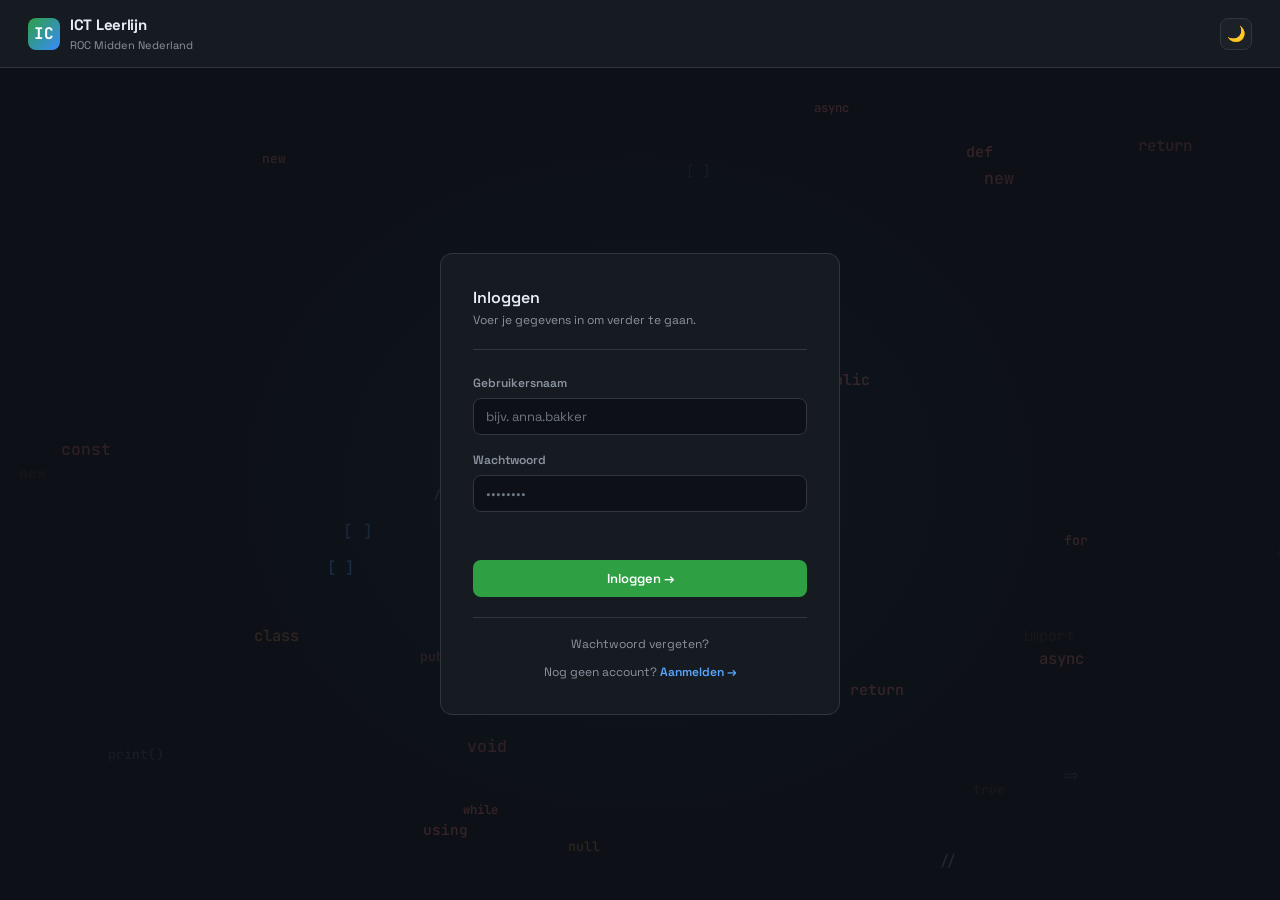
==== commit c50fa0b2: "Insane UX changes." ====
--- a/index.html
+++ b/index.html
@@ -229,54 +229,6 @@
           <!-- Built by js/app.js → buildDashboard() -->
         </div>
 
-        <!-- Activity row -->
-        <div class="activity-grid">
-
-          <div class="recent-list">
-            <div class="section-title">Recente activiteit</div>
-            <div class="recent-item">
-              <div class="recent-icon c-python">PY</div>
-              <div>
-                <div class="recent-name">Variabelen &amp; types</div>
-                <div class="recent-meta">Python · Voltooid · 2u geleden</div>
-              </div>
-              <div class="recent-badge type-exercise">+50 XP</div>
-            </div>
-            <div class="recent-item">
-              <div class="recent-icon c-unity">U6</div>
-              <div>
-                <div class="recent-name">GameObjects &amp; Scene</div>
-                <div class="recent-meta">Unity 6 · Voltooid · Gisteren</div>
-              </div>
-              <div class="recent-badge type-quiz" style="background:rgba(188,140,255,.15);color:var(--purple2);">+75 XP</div>
-            </div>
-            <div class="recent-item">
-              <div class="recent-icon c-math">N4</div>
-              <div>
-                <div class="recent-name">Procenten · Quiz 8/10</div>
-                <div class="recent-meta">Rekenen N4 · Gisteren</div>
-              </div>
-              <div class="recent-badge" style="background:rgba(139,148,158,.12);color:var(--text2);">+40 XP</div>
-            </div>
-          </div>
-
-          <div class="heatmap-card">
-            <div class="section-title">Activiteit (12 weken)</div>
-            <div class="heatmap-grid" id="heatmap"></div>
-            <div style="display:flex;justify-content:space-between;margin-top:8px;align-items:center;">
-              <span style="font-size:10px;color:var(--text3);">Minder</span>
-              <div style="display:flex;gap:3px;align-items:center;">
-                <div class="heatmap-cell"></div>
-                <div class="heatmap-cell l1"></div>
-                <div class="heatmap-cell l2"></div>
-                <div class="heatmap-cell l3"></div>
-                <div class="heatmap-cell l4"></div>
-              </div>
-              <span style="font-size:10px;color:var(--text3);">Meer</span>
-            </div>
-          </div>
-
-        </div>
       </div><!-- /view-dashboard -->
 
       <!-- ╔══════════════════════════
@@ -365,16 +317,6 @@
             <div id="nextPageNav"></div>
           </div>
 
-          <!-- Right panel -->
-          <div class="lesson-sidebar-panel">
-
-            <!-- Task checklist -->
-            <div class="panel-card">
-              <div class="panel-title">Taken in deze les</div>
-              <div id="tasksList"></div>
-            </div>
-
-          </div>
         </div>
 
       </div><!-- /view-lesson -->
--- a/css/main.css
+++ b/css/main.css
@@ -208,17 +208,22 @@
 }
 .lesson-item:hover .lesson-arrow         { opacity: 1; }
 .lesson-wrap.open  .lesson-arrow         { opacity: 1; transform: rotate(90deg); color: var(--blue); }
+.lesson-wrap.peek  .lesson-arrow         { opacity: 1; transform: rotate(90deg); color: var(--text2); }
 .lesson-arrow.arrow-closing              { transition: opacity .15s .2s, transform .2s; }
 
 /* ── Section list ────────────────────────────── */
 .lesson-sections {
   overflow: hidden;
   max-height: 0;
-  transition: max-height .2s ease-out;
+  transition: max-height .25s ease-out;
 }
 .lesson-wrap.open .lesson-sections {
   max-height: 500px;
-  transition: max-height .25s ease-in;
+  transition: max-height .35s ease-in;
+}
+.lesson-wrap.peek .lesson-sections {
+  max-height: 500px;
+  transition: max-height .2s ease-in;
 }
 
 .section-item {
@@ -230,6 +235,8 @@
   transition: background .15s, color .15s;
 }
 .section-item:hover { background: var(--bg3); color: var(--text); }
+.section-item.active { background: var(--bg4); }
+.section-item.active .section-name { color: var(--text); font-weight: 500; }
 .section-name { font-size: 14px; color: var(--text2); flex: 1; }
 
 .section-status {
@@ -342,11 +349,21 @@
   display: flex; flex-wrap: wrap; gap: 14px; margin-bottom: 20px; align-items: stretch;
 }
 .dash-welcome {
-  background: linear-gradient(135deg, rgba(56,139,253,.08) 0%, rgba(188,140,255,.05) 100%);
+  background: linear-gradient(90deg,
+    rgba(56,139,253,.06) 0%,
+    rgba(56,139,253,.18) 50%,
+    rgba(56,139,253,.06) 100%);
+  background-size: 200% 100%;
+  animation: welcomeShimmer 4s ease-in-out infinite;
   border: 1px solid rgba(56,139,253,.2);
   border-radius: var(--radius2); padding: 20px 24px;
   display: flex; align-items: center; gap: 16px;
   flex: 1 1 100%;
+}
+@keyframes welcomeShimmer {
+  0%   { background-position: 100% 0; }
+  50%  { background-position: 0% 0; }
+  100% { background-position: 100% 0; }
 }
 .dash-tip-card {
   flex: 0 0 50%;
@@ -395,9 +412,16 @@
 .section-title span { font-size: 11px; color: var(--text3); font-weight: 400; }
 
 .courses-grid {
-  display: grid;
-  grid-template-columns: repeat(3, 1fr);
-  gap: 12px; margin-bottom: 20px;
+  display: flex; flex-direction: column; gap: 20px; margin-bottom: 20px;
+}
+.courses-section-title {
+  font-size: 13px; font-weight: 600; color: var(--text2);
+  text-transform: uppercase; letter-spacing: .05em;
+  margin-bottom: 10px; padding-bottom: 6px;
+  border-bottom: 1px solid var(--border);
+}
+.courses-section-grid {
+  display: grid; grid-template-columns: repeat(3, 1fr); gap: 12px;
 }
 .course-card {
   background: var(--bg2); border: 1px solid var(--border);
@@ -566,13 +590,19 @@
 .lesson-breadcrumb { font-size: 12px; color: var(--text2); margin-bottom: 4px; }
 .lesson-breadcrumb span { color: var(--text3); }
 .lesson-title { font-size: 20px; font-weight: 700; }
+
+.lesson-view-header.c-python { background: rgba(56,139,253,.08);  border-color: rgba(56,139,253,.2); }
+.lesson-view-header.c-js     { background: rgba(227,179,65,.08);  border-color: rgba(227,179,65,.2); }
+.lesson-view-header.c-java   { background: rgba(247,129,102,.08); border-color: rgba(247,129,102,.2); }
+.lesson-view-header.c-unity  { background: rgba(188,140,255,.08); border-color: rgba(188,140,255,.2); }
+.lesson-view-header.c-vr     { background: rgba(63,185,80,.08);   border-color: rgba(63,185,80,.2); }
+.lesson-view-header.c-math   { background: rgba(139,148,158,.08); border-color: rgba(139,148,158,.2); }
 .lesson-meta  { display: flex; gap: 12px; margin-top: 6px; align-items: center; }
 .lesson-tag   { font-size: 11px; padding: 3px 8px; border-radius: 4px; }
 
 .lesson-body {
-  display: grid;
-  grid-template-columns: 1fr 280px;
-  gap: 16px;
+  display: flex;
+  justify-content: center;
 }
 .lesson-content {
   background: var(--bg2); border: 1px solid var(--border);
@@ -617,7 +647,8 @@
   display: flex;
   flex-direction: column;
   gap: 12px;
-  min-width: 0;
+  width: 100%;
+  max-width: 1010px;
 }
 
 /* ── Next page button (below last section) ───── */
@@ -632,7 +663,7 @@
 .next-page-btn { font-size: 14px; padding: 10px 20px; }
 
 /* ── Lesson content typography ───────────────── */
-.lesson-text { font-size: 14px; color: var(--text2); line-height: 1.7; margin: 10px 0; }
+.lesson-text { font-size: 14px; color: var(--text2); line-height: 1.7; margin: 10px 0; max-width: 65ch; }
 .lesson-text strong { color: var(--text); }
 
 .lesson-content h3 {
@@ -829,13 +860,13 @@
 
 /* ── Responsive ──────────────────────────────── */
 @media (max-width: 1100px) {
-  .courses-grid { grid-template-columns: repeat(2, 1fr); }
+  .courses-section-grid { grid-template-columns: repeat(2, 1fr); }
   .stats-grid   { grid-template-columns: repeat(2, 1fr); }
   .lesson-body  { grid-template-columns: 1fr; }
 }
 @media (max-width: 768px) {
   .sidebar { width: 240px; min-width: 240px; }
-  .courses-grid  { grid-template-columns: 1fr; }
+  .courses-section-grid { grid-template-columns: 1fr; }
   .activity-grid { grid-template-columns: 1fr; }
   .content { padding: 16px; }
   .topbar  { padding: 12px 16px; }
@@ -1076,6 +1107,12 @@
   background: #ffffff;
   border-color: #d0d7de;
 }
+[data-theme="light"] .lesson-view-header.c-python { background: rgba(56,139,253,.1);  border-color: rgba(56,139,253,.25); }
+[data-theme="light"] .lesson-view-header.c-js     { background: rgba(201,155,30,.1);  border-color: rgba(201,155,30,.25); }
+[data-theme="light"] .lesson-view-header.c-java   { background: rgba(220,100,70,.1);  border-color: rgba(220,100,70,.25); }
+[data-theme="light"] .lesson-view-header.c-unity  { background: rgba(150,100,230,.1); border-color: rgba(150,100,230,.25); }
+[data-theme="light"] .lesson-view-header.c-vr     { background: rgba(40,160,60,.1);   border-color: rgba(40,160,60,.25); }
+[data-theme="light"] .lesson-view-header.c-math   { background: rgba(100,110,120,.1); border-color: rgba(100,110,120,.25); }
 [data-theme="light"] .lesson-content.full-view {
   background: transparent; border-color: transparent;
 }
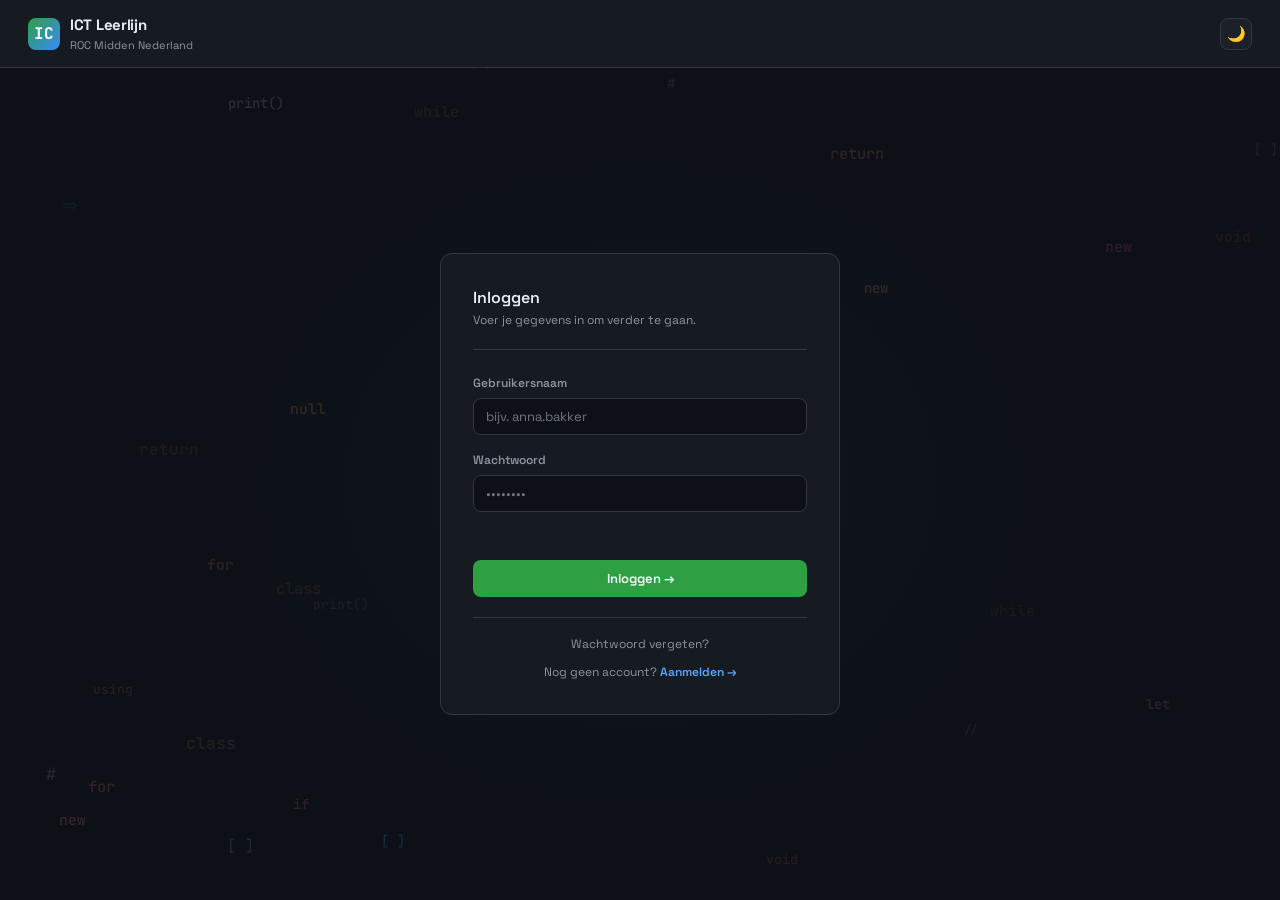
==== commit 1bb93a13: "update on continue learning. Plus first multimedia DB" ====
--- a/index.html
+++ b/index.html
@@ -171,16 +171,16 @@
 
           <!-- Welcome banner -->
           <div class="dash-welcome">
-            <div>
-              <div style="font-size:22px;margin-bottom:6px;">👋</div>
-              <div class="welcome-text">
-                <h2>Verder gaan waar je gebleven bent?</h2>
-                <p id="welcomeSub">Kies een cursus hieronder om te beginnen.</p>
-              </div>
-            </div>
-            <div class="welcome-actions">
-              <button class="btn btn-primary" id="continueBtn">▶ Verder leren</button>
-              <button class="btn btn-ghost"   onclick="showDashboard()">Overzicht</button>
+            <div class="welcome-left">
+              <h2 class="welcome-title">Verder gaan waar je gebleven bent?</h2>
+              <p class="welcome-sub" id="welcomeSub">Kies een cursus hieronder om te beginnen.</p>
+            </div>
+            <div class="welcome-right">
+              <button class="btn btn-primary btn-continue" id="continueBtn">
+                <span class="continue-label">Verder leren</span>
+                <span class="continue-detail" id="continueDest"></span>
+                <span class="continue-arrow">→</span>
+              </button>
             </div>
           </div>
 
--- a/css/main.css
+++ b/css/main.css
@@ -349,24 +349,33 @@
   display: flex; flex-wrap: wrap; gap: 14px; margin-bottom: 20px; align-items: stretch;
 }
 .dash-welcome {
-  background: linear-gradient(90deg,
-    rgba(56,139,253,.06) 0%,
-    rgba(56,139,253,.18) 50%,
-    rgba(56,139,253,.06) 100%);
-  background-size: 200% 100%;
-  animation: welcomeShimmer 4s ease-in-out infinite;
+  background:
+    radial-gradient(ellipse 45% 90%  at 15% 30%, rgba(56,139,253,.18) 0%, transparent 60%),
+    radial-gradient(ellipse 55% 110% at 85% 60%, rgba(100,170,255,.14) 0%, transparent 55%),
+    radial-gradient(ellipse 40% 70%  at 50% 90%, rgba(56,139,253,.12) 0%, transparent 50%),
+    radial-gradient(ellipse 35% 60%  at 70% 20%, rgba(140,180,255,.1) 0%, transparent 50%),
+    radial-gradient(ellipse 50% 80%  at 30% 70%, rgba(56,100,220,.1) 0%, transparent 55%),
+    linear-gradient(135deg, rgba(56,139,253,.04) 0%, rgba(188,140,255,.03) 100%);
+  background-size: 350% 350%, 300% 300%, 250% 250%, 280% 280%, 320% 320%, 100% 100%;
+  animation: waterSwirl 12s ease-in-out infinite;
   border: 1px solid rgba(56,139,253,.2);
-  border-radius: var(--radius2); padding: 20px 24px;
-  display: flex; align-items: center; gap: 16px;
+  border-radius: var(--radius2); padding: 20px 0;
+  display: flex; align-items: stretch;
   flex: 1 1 100%;
-}
-@keyframes welcomeShimmer {
-  0%   { background-position: 100% 0; }
-  50%  { background-position: 0% 0; }
-  100% { background-position: 100% 0; }
+  overflow: hidden;
+  min-height: 120px;
+}
+@keyframes waterSwirl {
+  0%   { background-position: 0% 50%,   100% 0%,  50% 100%, 80% 0%,   10% 60%,  0% 0%; }
+  15%  { background-position: 30% 10%,  70% 90%,  90% 40%,  40% 70%,  60% 20%,  0% 0%; }
+  30%  { background-position: 80% 60%,  20% 30%,  10% 70%,  90% 40%,  30% 80%,  0% 0%; }
+  50%  { background-position: 100% 30%, 0% 100%,  60% 10%,  20% 90%,  80% 40%,  0% 0%; }
+  65%  { background-position: 50% 80%,  80% 20%,  30% 60%,  60% 10%,  50% 90%,  0% 0%; }
+  80%  { background-position: 20% 40%,  50% 70%,  80% 30%,  10% 50%,  90% 30%,  0% 0%; }
+  100% { background-position: 0% 50%,   100% 0%,  50% 100%, 80% 0%,   10% 60%,  0% 0%; }
 }
 .dash-tip-card {
-  flex: 0 0 50%;
+  flex: 0 0 calc(50% - 7px);
   background: var(--bg2); border: 1px solid var(--border);
   border-radius: var(--radius2); padding: 20px 24px;
   display: flex; flex-direction: column; justify-content: space-between; gap: 10px;
@@ -387,9 +396,41 @@
   background: var(--bg4); transition: background .3s;
 }
 .dash-tip-dot.active { background: var(--blue); }
-.welcome-text h2 { font-size: 18px; font-weight: 700; }
-.welcome-text p  { font-size: 13px; color: var(--text2); margin-top: 4px; }
-.welcome-actions { margin-left: auto; display: flex; gap: 8px; }
+/* Welcome card — text left, button right */
+.welcome-left {
+  display: flex; flex-direction: column; justify-content: center;
+  gap: 4px; flex: 0 0 50%; padding-left: 24px;
+}
+.welcome-right {
+  display: flex; align-items: center; justify-content: center;
+  flex: 1;
+}
+.welcome-title {
+  font-size: 22px; font-weight: 800; line-height: 1.3;
+  letter-spacing: -.02em;
+}
+.welcome-sub {
+  font-size: 13px; color: var(--text2); opacity: .7;
+  font-weight: 400;
+}
+
+/* Continue button — informative CTA */
+.btn-continue {
+  display: inline-flex; align-items: center; gap: 10px;
+  padding: 12px 26px; font-size: 14px; font-weight: 600;
+  border-radius: var(--radius2); white-space: nowrap;
+}
+.continue-label { white-space: nowrap; }
+.continue-detail {
+  font-weight: 400; opacity: .85; font-size: 12px;
+  border-left: 1px solid rgba(255,255,255,.3);
+  padding-left: 10px; white-space: nowrap;
+}
+.continue-detail:empty { display: none; }
+.continue-arrow {
+  font-size: 16px; transition: transform .2s;
+}
+.btn-continue:hover .continue-arrow { transform: translateX(3px); }
 
 .stats-grid {
   display: grid;
@@ -442,6 +483,11 @@
 .course-card-footer { display: flex; align-items: center; justify-content: space-between; }
 .progress-pct  { font-size: 12px; font-weight: 600; }
 .lesson-count  { font-size: 11px; color: var(--text3); }
+.course-card-action {
+  font-size: 12px; color: var(--blue2); font-weight: 500;
+  margin-top: auto; opacity: 0; transition: opacity .15s;
+}
+.course-card:hover .course-card-action { opacity: 1; }
 
 /* ── Progress bars ───────────────────────────── */
 .progress-bar  { height: 4px; background: var(--bg4); border-radius: 2px; }
@@ -1123,7 +1169,13 @@
 }
 
 [data-theme="light"] .dash-welcome {
-  background: linear-gradient(135deg, rgba(9,105,218,.06) 0%, rgba(130,80,223,.04) 100%);
+  background:
+    radial-gradient(ellipse 35% 70%  at 15% 30%, rgba(9,105,218,.35) 0%, transparent 55%),
+    radial-gradient(ellipse 40% 80%  at 85% 60%, rgba(30,110,220,.3) 0%, transparent 50%),
+    radial-gradient(ellipse 30% 55%  at 50% 90%, rgba(9,105,218,.25) 0%, transparent 45%),
+    radial-gradient(ellipse 25% 50%  at 70% 20%, rgba(60,130,230,.22) 0%, transparent 45%),
+    radial-gradient(ellipse 35% 65%  at 30% 70%, rgba(9,80,180,.2) 0%, transparent 50%);
+  background-color: rgba(9,105,218,.04);
   border-color: rgba(9,105,218,.18);
 }
 
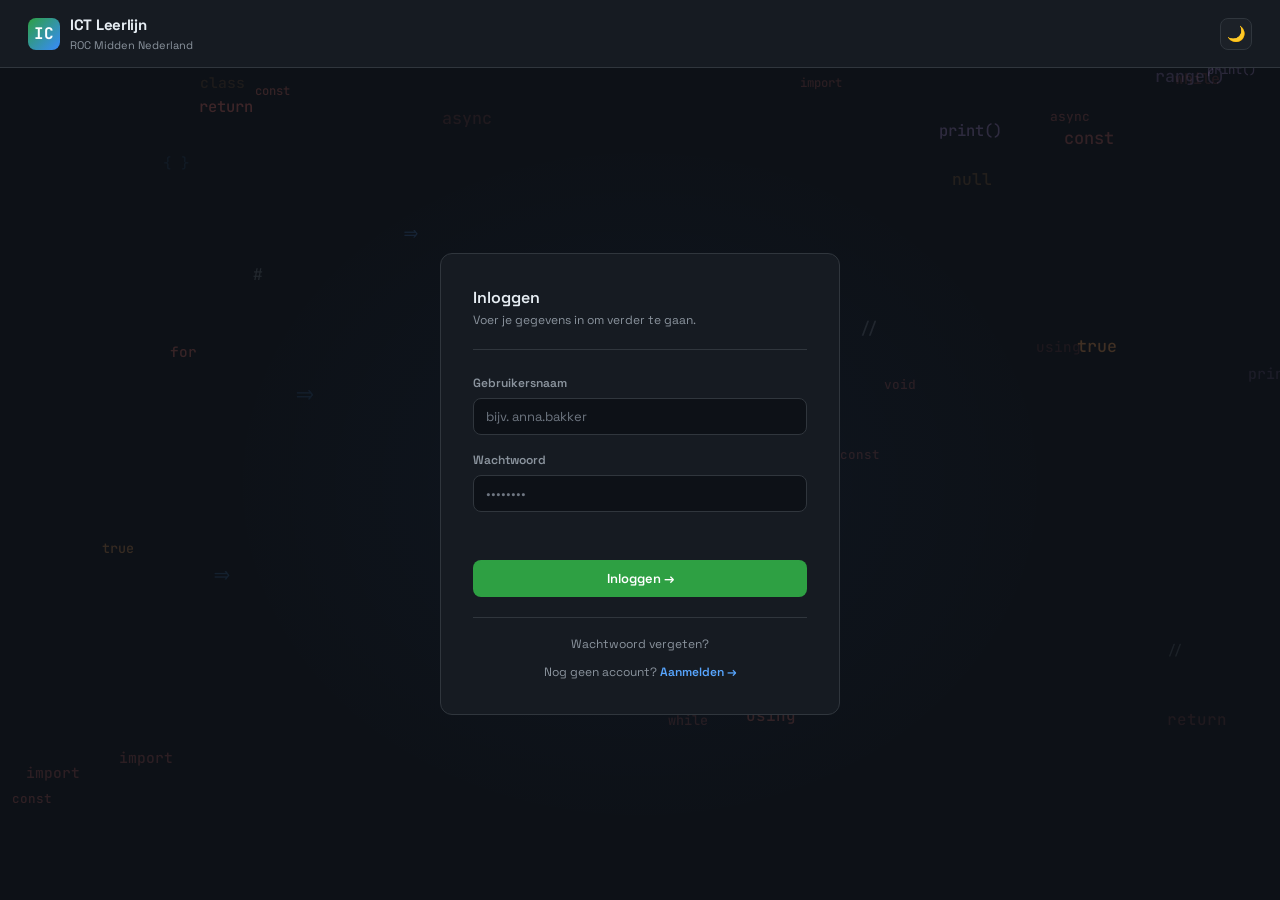
==== commit 29f844a0: "Streak Card Created" ====
--- a/index.html
+++ b/index.html
@@ -139,7 +139,7 @@
         <div class="page-sub"   id="pageSub">Welkom terug!</div>
       </div>
       <div class="topbar-right">
-        <div class="streak-badge" id="streakBadge">🔥 12-daagse streak</div>
+        <div class="streak-badge" id="streakBadge" style="display:none"></div>
         <button class="notif-btn theme-btn" id="themeToggle" title="Wissel thema" onclick="toggleTheme()">🌙</button>
         <button class="notif-btn" title="Meldingen">🔔</button>
         <div class="avatar-wrap">
@@ -213,11 +213,8 @@
             <div class="stat-label">Badges behaald</div>
             <div class="stat-trend">2 bijna bereikt</div>
           </div>
-          <div class="stat-card">
-            <div class="stat-icon">🔥</div>
-            <div class="stat-value">12</div>
-            <div class="stat-label">Dag streak</div>
-            <div class="stat-trend">Persoonlijk record!</div>
+          <div class="stat-card" id="streakStatCard">
+            <!-- Filled by js/app.js renderStreakCard() once me.php returns -->
           </div>
         </div>
 
--- a/css/main.css
+++ b/css/main.css
@@ -314,10 +314,56 @@
 .avatar-menu-item:hover { background: var(--bg3); }
 
 .streak-badge {
-  display: flex; align-items: center; gap: 5px;
-  background: rgba(227,179,65,.1); border: 1px solid rgba(227,179,65,.25);
-  border-radius: 20px; padding: 4px 10px;
-  font-size: 12px; color: var(--yellow); font-weight: 500;
+  display: inline-flex; align-items: center; gap: 6px;
+  padding: 5px 11px;
+  font-size: 12px; font-weight: 600;
+  background-size: 200% 100%;
+}
+.streak-badge .flame  { width: 14px; height: 14px; flex-shrink: 0; }
+.streak-badge .days   { font-variant-numeric: tabular-nums; }
+.streak-badge .sep    { opacity: .45; font-weight: 400; }
+.streak-badge .trophy { font-size: 11px; }
+.streak-badge .rec    { letter-spacing: .3px; }
+.streak-badge .twin   { display: inline-flex; }
+.streak-badge .twin .flame:last-child { margin-left: -5px; }
+
+/* Case 2 (ice cube): streak broke, old record survives. Square, cold blue wave. */
+.streak-badge.badge-cold {
+  border-radius: 3px;
+  color: #79c0ff;
+  border: 1px solid rgba(121,192,255,.45);
+  background-image: linear-gradient(100deg,
+    rgba(56,139,253,.08) 0%, rgba(140,200,255,.34) 50%, rgba(56,139,253,.08) 100%);
+  box-shadow: inset 0 1px 0 rgba(255,255,255,.28),
+              inset 0 -2px 4px rgba(56,139,253,.25);
+  animation: streak-coldwave 4.5s linear infinite;
+}
+/* Case 3 (active): streak below record. Rounded, warm red fire wave. */
+.streak-badge.badge-fire {
+  border-radius: 20px;
+  color: #ff7b72;
+  border: 1px solid rgba(248,81,73,.38);
+  background-image: linear-gradient(100deg,
+    rgba(248,81,73,.08) 0%, rgba(247,129,102,.34) 50%, rgba(248,81,73,.08) 100%);
+  animation: streak-firewave 2.6s linear infinite;
+}
+/* Case 4 (record): current streak is the record. Rounded, gold shimmer wave. */
+.streak-badge.badge-record {
+  border-radius: 20px;
+  color: var(--yellow);
+  border: 1px solid rgba(227,179,65,.6);
+  background-image: linear-gradient(100deg,
+    rgba(227,179,65,.10) 0%, rgba(255,231,150,.30) 38%,
+    rgba(255,248,220,.70) 50%, rgba(255,231,150,.30) 62%,
+    rgba(227,179,65,.10) 100%);
+  box-shadow: 0 0 10px rgba(227,179,65,.28);
+  animation: streak-goldwave 2.1s linear infinite;
+}
+@keyframes streak-coldwave { to { background-position: -200% 0; } }
+@keyframes streak-firewave { to { background-position: -200% 0; } }
+@keyframes streak-goldwave { to { background-position: -200% 0; } }
+@media (prefers-reduced-motion: reduce) {
+  .streak-badge { animation: none; }
 }
 .notif-btn {
   width: 32px; height: 32px; border-radius: 8px;
@@ -419,6 +465,7 @@
   display: inline-flex; align-items: center; gap: 10px;
   padding: 12px 26px; font-size: 14px; font-weight: 600;
   border-radius: var(--radius2); white-space: nowrap;
+  transform: translateX(-50%);
 }
 .continue-label { white-space: nowrap; }
 .continue-detail {
@@ -435,16 +482,124 @@
 .stats-grid {
   display: grid;
   grid-template-columns: repeat(4, 1fr);
-  gap: 12px; margin-bottom: 20px;
+  gap: 20px; margin-bottom: 24px;
 }
 .stat-card {
   background: var(--bg2); border: 1px solid var(--border);
-  border-radius: var(--radius2); padding: 16px;
+  border-radius: var(--radius2); padding: 20px;
 }
 .stat-icon  { font-size: 18px; margin-bottom: 8px; }
 .stat-value { font-size: 22px; font-weight: 700; }
 .stat-label { font-size: 11px; color: var(--text2); margin-top: 2px; }
 .stat-trend { font-size: 11px; color: var(--accent2); margin-top: 4px; }
+
+/* ── Streak stat card (dashboard) ── 4 states ── */
+.stat-card.streak-record,
+.stat-card.streak-fire,
+.stat-card.streak-cold,
+.stat-card.streak-new   { position: relative; overflow: hidden; }
+.stat-card.streak-record > div,
+.stat-card.streak-fire   > div,
+.stat-card.streak-cold   > div,
+.stat-card.streak-new    > div { position: relative; z-index: 2; }
+.stat-card .member-since {
+  font-size: 10px; color: var(--text3);
+  margin-top: 10px; padding-top: 8px;
+  border-top: 1px solid var(--border);
+}
+/* Day-1 states (cold + new) show a text headline instead of a number */
+.stat-card.streak-cold .stat-value,
+.stat-card.streak-new  .stat-value { font-size: 15px; }
+
+/* Case 4 (record). Gold: pulse + diagonal shine + sparkles. */
+.stat-card.streak-record {
+  border-color: rgba(227,179,65,.5);
+  background: linear-gradient(160deg, rgba(227,179,65,.10), var(--bg2) 60%);
+  animation: cardGoldPulse 2.8s ease-in-out infinite;
+}
+.stat-card.streak-record .stat-value,
+.stat-card.streak-record .stat-trend { color: var(--yellow); }
+@keyframes cardGoldPulse {
+  0%,100% { box-shadow: 0 0 0 rgba(227,179,65,0); }
+  50%     { box-shadow: 0 0 16px rgba(227,179,65,.30); }
+}
+.stat-card.streak-record::before {
+  content: ""; position: absolute; z-index: 1; pointer-events: none;
+  top: 0; bottom: 0; left: -60%; width: 45%;
+  background: linear-gradient(100deg,
+    transparent 0%, rgba(255,248,225,.35) 38%,
+    rgba(255,255,255,.70) 50%, rgba(255,248,225,.35) 62%, transparent 100%);
+  transform: translateX(0) skewX(-18deg);
+  animation: goldShine 4.2s ease-in-out infinite;
+}
+@keyframes goldShine {
+  0%       { transform: translateX(0)    skewX(-18deg); }
+  38%,100% { transform: translateX(470%) skewX(-18deg); }
+}
+.stat-card .sparkle {
+  position: absolute; z-index: 3; pointer-events: none;
+  color: #fff1b8; opacity: 0;
+  text-shadow: 0 0 5px rgba(255,225,130,.95);
+  animation: sparkleTwinkle 2.6s ease-in-out infinite;
+}
+.stat-card .sp1 { top:  9px; right: 13px; font-size: 10px; animation-delay: 0s;   }
+.stat-card .sp2 { top: 40px; right: 32px; font-size:  7px; animation-delay: .7s;  }
+.stat-card .sp3 { bottom: 46px; left: 15px; font-size: 9px; animation-delay: 1.3s; }
+.stat-card .sp4 { bottom: 22px; right: 22px; font-size: 8px; animation-delay: 1.9s; }
+@keyframes sparkleTwinkle {
+  0%,100% { opacity: 0; transform: scale(.3) rotate(0deg); }
+  50%     { opacity: 1; transform: scale(1)  rotate(45deg); }
+}
+
+/* Case 3 (fire). Active streak below record: flicker + top-to-bottom heat wave with cooldown. */
+.stat-card.streak-fire {
+  border-color: rgba(248,81,73,.35);
+  background: linear-gradient(160deg, rgba(248,81,73,.08), var(--bg2) 60%);
+}
+.stat-card.streak-fire .stat-value { color: #ff7b72; }
+.stat-card.streak-fire::after {
+  content: ""; position: absolute; inset: 0; pointer-events: none; z-index: 1;
+  background: linear-gradient(180deg,
+    transparent 30%, rgba(255,130,100,.22) 50%, transparent 70%);
+  background-size: 100% 300%;
+  animation: fireWave 5.5s ease-in-out infinite;
+}
+@keyframes fireWave {
+  0%       { background-position: 0 -150%; }
+  32%,100% { background-position: 0 150%; }
+}
+
+/* Case 2 (cold / ice cube). Broken streak: slow frost sweep with long cooldown. */
+.stat-card.streak-cold {
+  border-color: rgba(121,192,255,.4);
+  background: linear-gradient(160deg, rgba(56,139,253,.10), var(--bg2) 60%);
+}
+.stat-card.streak-cold .stat-value,
+.stat-card.streak-cold .stat-trend { color: #79c0ff; }
+.stat-card.streak-cold::after {
+  content: ""; position: absolute; inset: 0; pointer-events: none; z-index: 1;
+  background: linear-gradient(110deg, transparent 40%, rgba(180,220,255,.13) 50%, transparent 60%);
+  background-size: 220% 100%;
+  animation: frostShimmer 8s ease-in-out infinite;
+}
+@keyframes frostShimmer {
+  0%       { background-position: -30% 0; }
+  34%,100% { background-position: 130% 0; }
+}
+
+/* Case 1 (new). Brand new account, no streak yet: flat and muted. */
+.stat-card.streak-new .stat-value { color: var(--text2); }
+.stat-card.streak-new .stat-trend { color: var(--text3); }
+
+@media (prefers-reduced-motion: reduce) {
+  .stat-card.streak-record, .stat-card.streak-fire,
+  .stat-card.streak-cold,   .stat-card.streak-new,
+  .stat-card.streak-record::before,
+  .stat-card.streak-fire::after,
+  .stat-card.streak-cold::after,
+  .stat-card .stat-icon, .stat-card .sparkle { animation: none; }
+  .stat-card .sparkle { opacity: .7; }
+}
 
 .section-title {
   font-size: 14px; font-weight: 600; margin-bottom: 12px;
@@ -766,6 +921,89 @@
   border-radius: var(--radius); padding: 16px; margin: 16px 0;
 }
 .exercise-box h4 { font-size: 13px; font-weight: 600; margin-bottom: 8px; color: var(--accent2); }
+
+/* ── Multimedia ──────────────────────────────── */
+.media-block {
+  margin: 16px 0; border-radius: var(--radius);
+  overflow: hidden; display: flex; justify-content: center;
+}
+.media-image img {
+  display: block; max-width: 100%; height: auto;
+  border-radius: var(--radius);
+  border: 1px solid var(--border);
+}
+.media-video { width: 100%; }
+.media-video {
+  position: relative; padding-bottom: 56.25%; /* 16:9 */
+  height: 0; background: #000;
+  border-radius: var(--radius);
+}
+.media-video iframe {
+  position: absolute; top: 0; left: 0;
+  width: 100%; height: 100%;
+  border: none; border-radius: var(--radius);
+}
+.media-audio {
+  padding: 12px 16px;
+  background: var(--bg2); border: 1px solid var(--border);
+  border-radius: var(--radius);
+}
+.media-audio audio { width: 100%; }
+.media-video-direct video { width: 100%; max-height: 500px; border-radius: var(--radius); }
+
+/* Broken media state */
+.media-broken {
+  flex: 1; display: flex; align-items: center; gap: 14px;
+  padding: 16px 20px;
+  background: linear-gradient(135deg, rgba(248,81,73,.08), rgba(248,81,73,.04));
+  border: 1px solid rgba(248,81,73,.25);
+  border-radius: var(--radius);
+  color: var(--text);
+}
+.media-broken-icon { font-size: 28px; flex-shrink: 0; }
+.media-broken-text { flex: 1; font-size: 14px; line-height: 1.4; }
+.media-broken-text strong { color: #f85149; }
+.media-broken-sub { font-size: 12px; color: var(--text2); margin-top: 2px; }
+.media-broken-flag {
+  flex-shrink: 0; font-size: 22px;
+  background: rgba(248,81,73,.12);
+  border: 1px solid rgba(248,81,73,.35);
+  border-radius: 8px;
+  padding: 8px 12px; cursor: pointer;
+  transition: transform .15s, background .15s, border-color .15s;
+}
+.media-broken-flag:hover {
+  background: rgba(248,81,73,.22);
+  border-color: rgba(248,81,73,.6);
+  transform: scale(1.08);
+}
+
+/* ── Spacer / EmptySpace ────────────────────── */
+.spacer-block { width: 100%; }
+.spacer-line {
+  border: none; margin: 0; width: 100%;
+  border-top: 2px solid var(--border2);
+}
+.spacer-line.spacer-dotted {
+  border-top-style: dotted;
+}
+.spacer-line.spacer-double_dotted {
+  border-top-style: dotted;
+  border-bottom: 2px dotted var(--border2);
+  height: 6px;
+}
+.spacer-line.spacer-dashed {
+  border-top-style: dashed;
+}
+.spacer-line.spacer-double_dashed {
+  border-top-style: dashed;
+  border-bottom: 2px dashed var(--border2);
+  height: 6px;
+}
+.spacer-line.spacer-double_line {
+  border-bottom: 2px solid var(--border2);
+  height: 6px;
+}
 
 /* ── Quiz ────────────────────────────────────── */
 .quiz-box {
@@ -1208,7 +1446,9 @@
 [data-theme="light"] .heatmap-cell.l4      { background: #1a7f37; }
 
 [data-theme="light"] .nav-btns .btn-ghost  { background: #f6f8fa; border-color: #d0d7de; }
-[data-theme="light"] .streak-badge         { background: rgba(154,103,0,.08); border-color: rgba(154,103,0,.22); color: #9a6700; }
+[data-theme="light"] .streak-badge.badge-cold   { color: #0a52c4; border-color: rgba(10,82,196,.45); }
+[data-theme="light"] .streak-badge.badge-fire   { color: #c0392b; border-color: rgba(192,57,43,.45); }
+[data-theme="light"] .streak-badge.badge-record { color: #9a6700; border-color: rgba(154,103,0,.6); }
 [data-theme="light"] .notif-btn            { background: #f6f8fa; border-color: #d0d7de; color: #57606a; }
 [data-theme="light"] .notif-btn:hover      { background: #eaeef2; color: #1f2328; }
 [data-theme="light"] .xp-mini             { background: #eaeef2; }
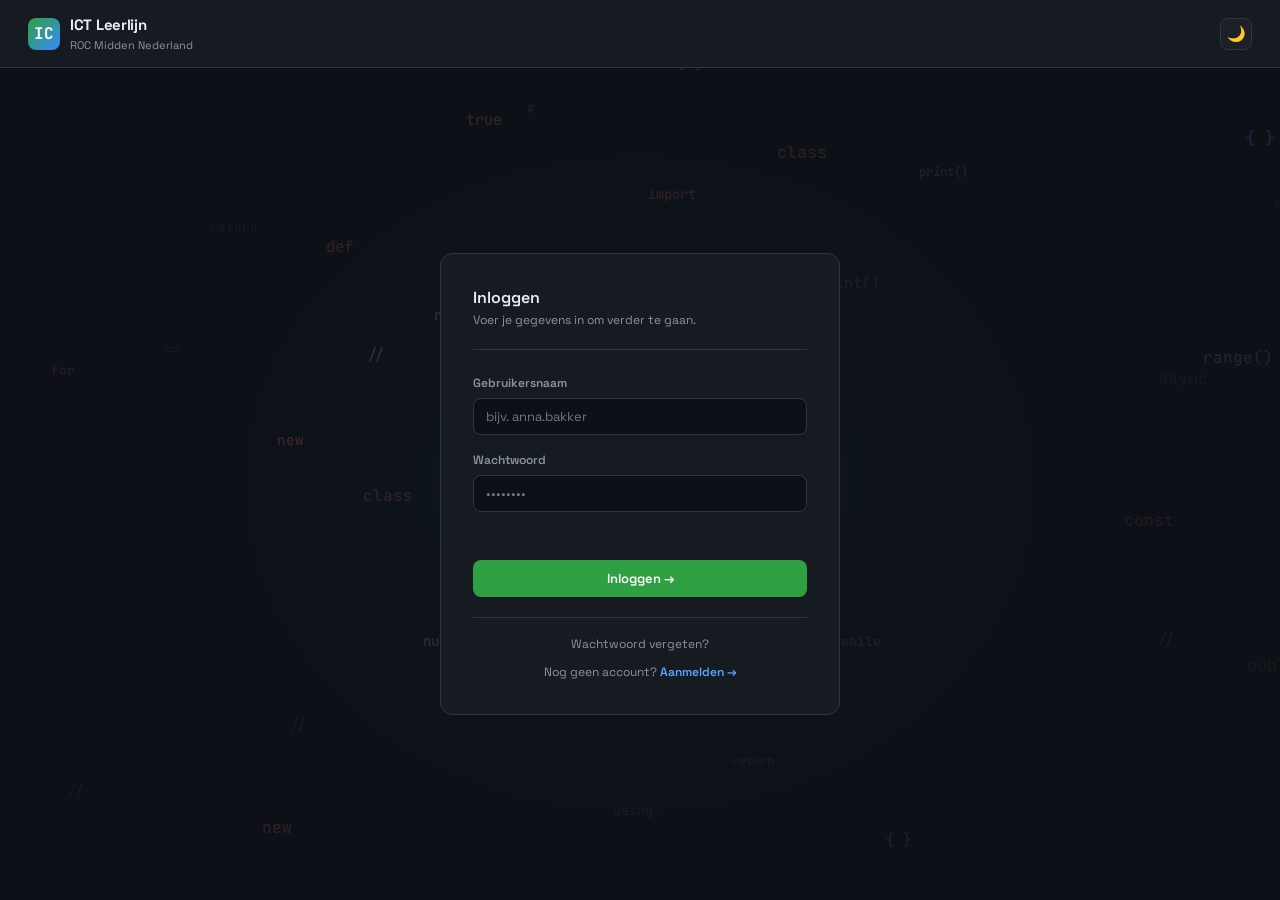
==== commit aaca2e25: "XP rewards!" ====
--- a/index.html
+++ b/index.html
@@ -152,6 +152,7 @@
             </div>
             <div class="avatar-menu-divider"></div>
             <button class="avatar-menu-item" style="color:var(--text)" onclick="showAccount()">Mijn account</button>
+            <button class="avatar-menu-item" style="color:var(--text)" onclick="showXPOverview()">XP overzicht</button>
             <div class="avatar-menu-divider"></div>
             <button class="avatar-menu-item" onclick="handleLogout()">Uitloggen</button>
           </div>
@@ -184,22 +185,12 @@
             </div>
           </div>
 
-          <!-- Tip card -->
-          <div class="dash-tip-card">
-            <div class="dash-tip-label">💡 Wist je dat...</div>
-            <div class="dash-tip-text" id="dashTipText"></div>
-            <div class="dash-tip-dots" id="dashTipDots"></div>
-          </div>
-
         </div>
 
         <!-- Stat cards -->
         <div class="stats-grid">
-          <div class="stat-card">
-            <div class="stat-icon">⚡</div>
-            <div class="stat-value">1240</div>
-            <div class="stat-label">XP totaal</div>
-            <div class="stat-trend">+85 deze week</div>
+          <div class="stat-card" id="xpStatCard">
+            <!-- Filled by js/app.js renderXPCard() -->
           </div>
           <div class="stat-card">
             <div class="stat-icon">✅</div>
@@ -244,6 +235,51 @@
       </div><!-- /view-account -->
 
       <!-- ╔══════════════════════════
+           ║  XP OVERVIEW VIEW
+           ╚══════════════════════════ -->
+      <div class="view" id="view-xp">
+        <div class="xp-overview">
+          <div class="xp-overview-header">
+            <div>
+              <div class="page-title">XP overzicht</div>
+              <div class="page-sub">Bekijk je verdiende en openstaande XP per pagina.</div>
+            </div>
+            <button class="btn btn-ghost" onclick="showDashboard()">← Dashboard</button>
+          </div>
+
+          <div class="xp-summary-grid" id="xpSummaryGrid">
+            <!-- Filled by js/app.js renderXPOverview() -->
+          </div>
+
+          <div class="xp-filter-row">
+            <label class="xp-filter-pill">
+              <input type="checkbox" id="xpOnlyOpen">
+              <span>Alleen pagina's met openstaande XP</span>
+            </label>
+          </div>
+
+          <div class="xp-table-wrap">
+            <table class="xp-table" id="xpTable">
+              <thead>
+                <tr>
+                  <th>Cursus</th>
+                  <th>Pagina</th>
+                  <th class="num">Verdiend</th>
+                  <th class="num">Totaal</th>
+                  <th class="num">Open</th>
+                  <th></th>
+                </tr>
+              </thead>
+              <tbody id="xpTableBody"></tbody>
+            </table>
+            <div class="xp-empty" id="xpEmpty" style="display:none">
+              Geen pagina's om te tonen.
+            </div>
+          </div>
+        </div>
+      </div><!-- /view-xp -->
+
+      <!-- ╔══════════════════════════
            ║  COURSE VIEW
            ╚══════════════════════════ -->
       <div class="view" id="view-course">
@@ -294,8 +330,8 @@
             <div class="lesson-title" id="lessonTitle">Les titel</div>
             <div class="lesson-meta">
               <div class="lesson-tag type-lesson" id="lessonTypeTag">Les</div>
-              <div style="font-size:12px;color:var(--text2);">⏱ ~20 min</div>
-              <div style="font-size:12px;color:var(--accent2);" id="lessonXP">+60 XP bij voltooiing</div>
+              <div class="lesson-duration" id="lessonDuration">⏱ ~15 min</div>
+              <div class="lesson-xp" id="lessonXP">+0 XP</div>
             </div>
           </div>
           <button class="btn btn-ghost" id="btnPrev" style="display:none">← Vorige</button>
--- a/css/main.css
+++ b/css/main.css
@@ -244,12 +244,23 @@
   border: 1.5px solid var(--border2);
   flex-shrink: 0; opacity: .6;
 }
-.section-status.done { background: var(--accent); border-color: var(--accent); opacity: 1; }
+.section-status.done {
+  background: var(--accent); border-color: var(--accent); opacity: 1;
+  box-shadow: 0 0 6px rgba(46,160,67,.55);
+}
 
 .section-arrow {
   width: 12px; flex-shrink: 0;
   font-size: 13px; color: var(--text3); opacity: .5;
   text-align: center; line-height: 1;
+  transition: color .2s, opacity .2s, transform .2s;
+}
+.section-arrow.done {
+  color: var(--accent2); opacity: 1;
+  font-weight: 900; transform: scale(1.3);
+  text-shadow:
+    0 0 4px rgba(63,185,80,.95),
+    0 0 10px rgba(63,185,80,.6);
 }
 
 /* ── Topbar ──────────────────────────────────── */
@@ -406,7 +417,10 @@
   animation: waterSwirl 12s ease-in-out infinite;
   border: 1px solid rgba(56,139,253,.2);
   border-radius: var(--radius2); padding: 20px 0;
-  display: flex; align-items: stretch;
+  display: grid;
+  grid-template-columns: repeat(4, 1fr);
+  gap: 20px;
+  align-items: center;
   flex: 1 1 100%;
   overflow: hidden;
   min-height: 120px;
@@ -420,36 +434,15 @@
   80%  { background-position: 20% 40%,  50% 70%,  80% 30%,  10% 50%,  90% 30%,  0% 0%; }
   100% { background-position: 0% 50%,   100% 0%,  50% 100%, 80% 0%,   10% 60%,  0% 0%; }
 }
-.dash-tip-card {
-  flex: 0 0 calc(50% - 7px);
-  background: var(--bg2); border: 1px solid var(--border);
-  border-radius: var(--radius2); padding: 20px 24px;
-  display: flex; flex-direction: column; justify-content: space-between; gap: 10px;
-}
-.dash-tip-label {
-  font-size: 11px; font-weight: 700; letter-spacing: .06em;
-  text-transform: uppercase; color: var(--text3);
-}
-.dash-tip-text {
-  font-size: 13px; color: var(--text); line-height: 1.6; flex: 1;
-  transition: opacity .2s;
-}
-.dash-tip-dots {
-  display: flex; gap: 5px; margin-top: 4px;
-}
-.dash-tip-dot {
-  width: 6px; height: 6px; border-radius: 50%;
-  background: var(--bg4); transition: background .3s;
-}
-.dash-tip-dot.active { background: var(--blue); }
 /* Welcome card — text left, button right */
 .welcome-left {
   display: flex; flex-direction: column; justify-content: center;
-  gap: 4px; flex: 0 0 50%; padding-left: 24px;
+  gap: 4px; padding-left: 24px;
+  grid-column: 1 / span 2;
 }
 .welcome-right {
   display: flex; align-items: center; justify-content: center;
-  flex: 1;
+  grid-column: 3 / span 1;
 }
 .welcome-title {
   font-size: 22px; font-weight: 800; line-height: 1.3;
@@ -465,7 +458,6 @@
   display: inline-flex; align-items: center; gap: 10px;
   padding: 12px 26px; font-size: 14px; font-weight: 600;
   border-radius: var(--radius2); white-space: nowrap;
-  transform: translateX(-50%);
 }
 .continue-label { white-space: nowrap; }
 .continue-detail {
@@ -591,6 +583,70 @@
 .stat-card.streak-new .stat-value { color: var(--text2); }
 .stat-card.streak-new .stat-trend { color: var(--text3); }
 
+/* ── XP stat card ── 3 states ── */
+.stat-card.xp-active,
+.stat-card.xp-idle,
+.stat-card.xp-new      { position: relative; overflow: hidden; }
+.stat-card.xp-active > div,
+.stat-card.xp-idle   > div,
+.stat-card.xp-new    > div { position: relative; z-index: 2; }
+.xp-card-level {
+  font-size: 11px; color: var(--text2);
+  margin-top: 8px; font-weight: 600; letter-spacing: .02em;
+}
+.xp-card-bar {
+  margin-top: 6px; height: 6px; border-radius: 3px;
+  background: var(--bg4); overflow: hidden;
+}
+.xp-card-fill {
+  height: 100%; border-radius: 3px;
+  background: linear-gradient(90deg, var(--blue), var(--accent2));
+  transition: width .5s ease;
+}
+.xp-card-progress-text {
+  font-size: 10px; color: var(--text3);
+  margin-top: 4px; font-family: 'JetBrains Mono', monospace;
+}
+
+/* Active: gained XP this week — electric blue glow + soft pulse. */
+.stat-card.xp-active {
+  border-color: rgba(56,139,253,.45);
+  background: linear-gradient(160deg, rgba(56,139,253,.10), var(--bg2) 60%);
+  animation: cardBluePulse 3.4s ease-in-out infinite;
+}
+.stat-card.xp-active .stat-value { color: var(--blue2); }
+.stat-card.xp-active .stat-trend { color: var(--accent2); }
+.stat-card.xp-active .xp-card-fill {
+  box-shadow: 0 0 8px rgba(46,160,67,.4);
+}
+@keyframes cardBluePulse {
+  0%,100% { box-shadow: 0 0 0 rgba(56,139,253,0); }
+  50%     { box-shadow: 0 0 14px rgba(56,139,253,.22); }
+}
+.stat-card.xp-active::before {
+  content: ""; position: absolute; inset: 0; pointer-events: none; z-index: 1;
+  background: linear-gradient(180deg,
+    transparent 30%, rgba(120,180,255,.10) 50%, transparent 70%);
+  background-size: 100% 300%;
+  animation: xpWave 6.5s ease-in-out infinite;
+}
+@keyframes xpWave {
+  0%       { background-position: 0 -150%; }
+  40%,100% { background-position: 0 150%; }
+}
+.stat-card.xp-active .sparkle { color: #c8e2ff; text-shadow: 0 0 5px rgba(120,180,255,.95); }
+
+/* Idle: has XP but none this week — neutral, bar still shows level progress. */
+.stat-card.xp-idle .stat-trend { color: var(--text3); }
+.stat-card.xp-idle .xp-card-fill {
+  background: linear-gradient(90deg, var(--text3), var(--text2));
+}
+
+/* New: zero XP yet — muted, encouraging trend line. */
+.stat-card.xp-new .stat-value { color: var(--text2); }
+.stat-card.xp-new .stat-trend { color: var(--text3); font-style: italic; }
+.stat-card.xp-new .xp-card-fill { background: var(--text3); }
+
 @media (prefers-reduced-motion: reduce) {
   .stat-card.streak-record, .stat-card.streak-fire,
   .stat-card.streak-cold,   .stat-card.streak-new,
@@ -798,7 +854,17 @@
 .lesson-view-header.c-unity  { background: rgba(188,140,255,.08); border-color: rgba(188,140,255,.2); }
 .lesson-view-header.c-vr     { background: rgba(63,185,80,.08);   border-color: rgba(63,185,80,.2); }
 .lesson-view-header.c-math   { background: rgba(139,148,158,.08); border-color: rgba(139,148,158,.2); }
-.lesson-meta  { display: flex; gap: 12px; margin-top: 6px; align-items: center; }
+.lesson-meta  { display: flex; gap: 12px; margin-top: 6px; align-items: center; flex-wrap: wrap; }
+.lesson-duration {
+  font-size: 12px; color: var(--text2);
+  display: inline-flex; align-items: center; gap: 4px;
+}
+.lesson-xp {
+  font-size: 12px; font-weight: 600; color: var(--accent2);
+  display: inline-flex; align-items: center; gap: 4px;
+  padding: 2px 8px; border-radius: 999px;
+  background: rgba(46,160,67,.12); border: 1px solid rgba(46,160,67,.3);
+}
 .lesson-tag   { font-size: 11px; padding: 3px 8px; border-radius: 4px; }
 
 .lesson-body {
@@ -1134,6 +1200,126 @@
 }
 @keyframes fadeIn { from { opacity: 0; } to { opacity: 1; } }
 
+/* ── XP overzicht view ── */
+.xp-overview { padding: 0; }
+.xp-overview-header {
+  display: flex; align-items: center; justify-content: space-between;
+  margin-bottom: 20px; gap: 16px;
+}
+.xp-summary-grid {
+  display: grid; grid-template-columns: repeat(3, 1fr);
+  gap: 12px; margin-bottom: 20px;
+}
+.xp-summary-card {
+  background: var(--bg2); border: 1px solid var(--border);
+  border-radius: var(--radius2); padding: 16px;
+}
+.xp-summary-card.xp-summary-open {
+  border-color: rgba(227,179,65,.4);
+  background: linear-gradient(160deg, rgba(227,179,65,.08), var(--bg2) 60%);
+}
+.xp-summary-icon  { font-size: 18px; margin-bottom: 6px; }
+.xp-summary-value { font-size: 22px; font-weight: 700; color: var(--text); }
+.xp-summary-label { font-size: 11px; color: var(--text2); margin-top: 2px; }
+.xp-summary-open .xp-summary-value { color: var(--yellow); }
+
+.xp-filter-row { margin-bottom: 12px; }
+.xp-filter-pill {
+  display: inline-flex; align-items: center; gap: 8px;
+  padding: 6px 12px; border-radius: 999px;
+  background: var(--bg3); border: 1px solid var(--border);
+  font-size: 12px; color: var(--text2); cursor: pointer;
+  user-select: none; transition: all .15s;
+}
+.xp-filter-pill:hover { border-color: var(--blue); color: var(--text); }
+.xp-filter-pill input { accent-color: var(--blue); margin: 0; }
+
+.xp-table-wrap {
+  background: var(--bg2); border: 1px solid var(--border);
+  border-radius: var(--radius2); overflow: hidden;
+}
+.xp-table {
+  width: 100%; border-collapse: collapse; font-size: 13px;
+}
+.xp-table th {
+  text-align: left; font-weight: 600; color: var(--text3);
+  font-size: 11px; text-transform: uppercase; letter-spacing: .04em;
+  padding: 10px 14px; background: var(--bg3);
+  border-bottom: 1px solid var(--border);
+}
+.xp-table th.num, .xp-table td.num { text-align: right; }
+.xp-table td {
+  padding: 12px 14px; border-bottom: 1px solid var(--border);
+  color: var(--text);
+}
+.xp-table tr:last-child td { border-bottom: none; }
+.xp-row { cursor: pointer; transition: background .15s; }
+.xp-row:hover { background: var(--bg3); }
+.xp-row:hover .xp-row-arrow { color: var(--blue); transform: translateX(3px); }
+.xp-row-arrow {
+  color: var(--text3); transition: all .15s; display: inline-block;
+}
+.xp-course-cell {
+  display: inline-flex; align-items: center; gap: 8px;
+  font-weight: 500;
+}
+.xp-course-icon {
+  width: 22px; height: 22px; border-radius: 6px;
+  display: inline-flex; align-items: center; justify-content: center;
+  font-size: 12px;
+}
+.xp-open-badge {
+  display: inline-block; padding: 2px 9px; border-radius: 999px;
+  font-size: 11px; font-weight: 700;
+  color: var(--yellow); background: rgba(227,179,65,.15);
+  border: 1px solid rgba(227,179,65,.35);
+  font-family: 'JetBrains Mono', monospace;
+}
+.xp-done-badge {
+  display: inline-block; padding: 2px 9px; border-radius: 999px;
+  font-size: 11px; font-weight: 700;
+  color: var(--accent2); background: rgba(46,160,67,.12);
+  border: 1px solid rgba(46,160,67,.3);
+}
+.xp-loading {
+  text-align: center !important; color: var(--text3);
+  padding: 28px !important;
+}
+.xp-empty {
+  padding: 28px; text-align: center; color: var(--text3);
+}
+
+@media (max-width: 700px) {
+  .xp-summary-grid { grid-template-columns: 1fr; }
+}
+
+/* ── XP reward toast (slides down from top) ── */
+.xp-toast-layer {
+  position: fixed; top: 12px; left: 50%; transform: translateX(-50%);
+  z-index: 10000; display: flex; flex-direction: column; gap: 8px;
+  pointer-events: none;
+}
+.xp-toast {
+  display: inline-flex; align-items: center; gap: 10px;
+  padding: 10px 16px;
+  background: linear-gradient(135deg, rgba(56,139,253,.18), rgba(46,160,67,.22));
+  border: 1px solid rgba(46,160,67,.45);
+  border-radius: var(--radius2);
+  font-size: 13px; font-weight: 600; color: var(--text);
+  box-shadow: 0 6px 24px rgba(0,0,0,.35);
+  backdrop-filter: blur(6px);
+  opacity: 0; transform: translateY(-14px);
+  transition: opacity .3s ease, transform .3s ease;
+}
+.xp-toast.visible { opacity: 1; transform: translateY(0); }
+.xp-toast-icon {
+  font-size: 16px; line-height: 1;
+}
+.xp-toast-amount {
+  color: var(--accent2); font-weight: 800; font-family: 'JetBrains Mono', monospace;
+}
+.xp-toast-label { color: var(--text2); font-weight: 500; }
+
 /* ── Course icon color classes ───────────────── */
 .c-python  { background: rgba(56,139,253,.15); }
 .c-js      { background: rgba(227,179,65,.15); }
@@ -1177,6 +1363,16 @@
   font-weight: 600;
   color: var(--text);
   margin: 0 0 12px;
+  display: inline-flex; align-items: center; gap: 10px;
+}
+.section-xp-badge {
+  font-size: 10px; font-weight: 700;
+  color: var(--accent2);
+  background: rgba(46,160,67,.12);
+  border: 1px solid rgba(46,160,67,.3);
+  padding: 2px 7px; border-radius: 999px;
+  font-family: 'JetBrains Mono', monospace;
+  letter-spacing: .02em;
 }
 
 /* ── Progress bar (top) ───────────────────────── */
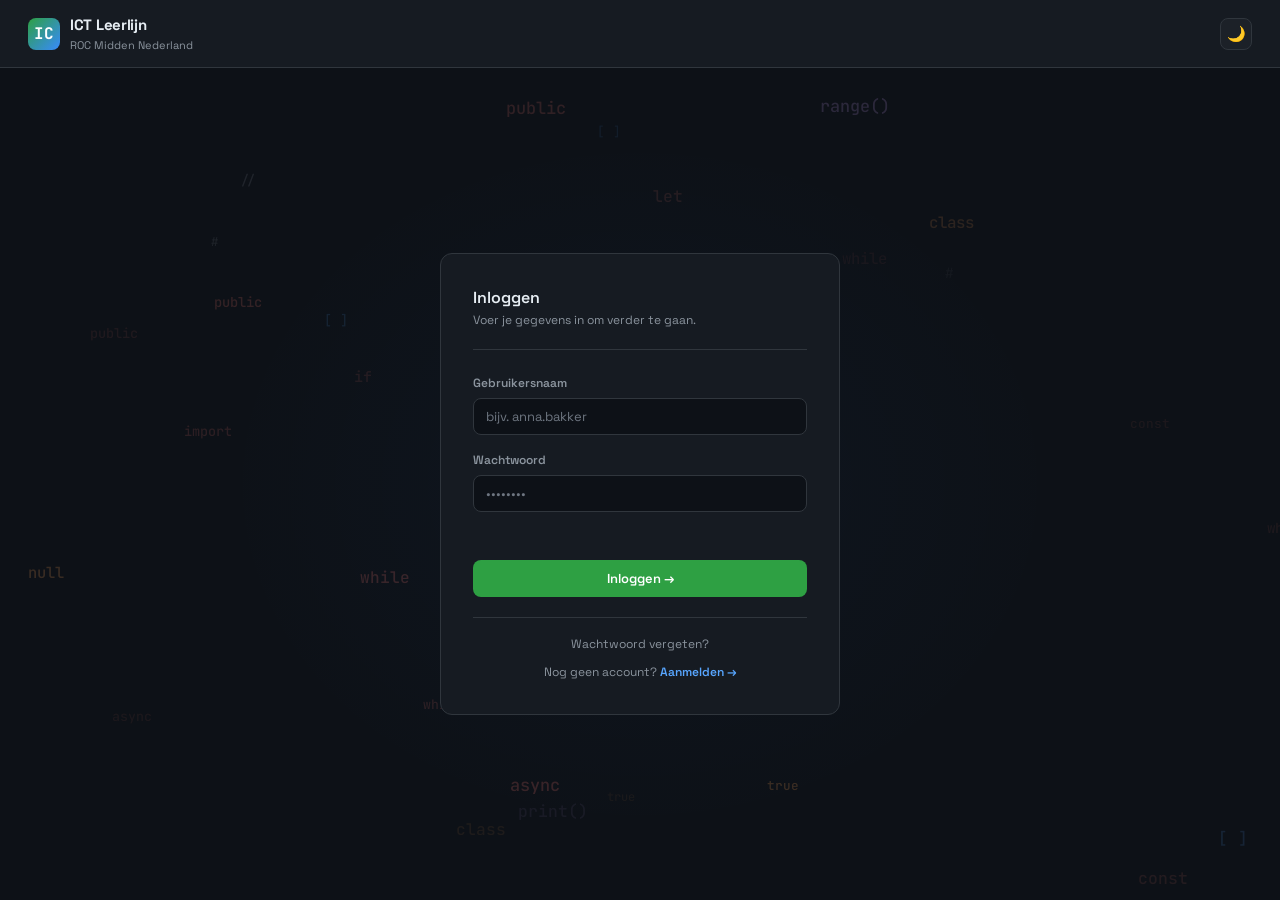
==== commit d5caaad0: "XP upgrade, overview and progress" ====
--- a/index.html
+++ b/index.html
@@ -255,6 +255,10 @@
             <label class="xp-filter-pill">
               <input type="checkbox" id="xpOnlyOpen">
               <span>Alleen pagina's met openstaande XP</span>
+            </label>
+            <label class="xp-filter-pill">
+              <input type="checkbox" id="xpOnlyEarned">
+              <span>Alleen verdiende XP</span>
             </label>
           </div>
 
--- a/css/main.css
+++ b/css/main.css
@@ -146,7 +146,9 @@
   font-size: 12px; font-weight: 700; font-family: 'JetBrains Mono', monospace;
   letter-spacing: .5px; flex-shrink: 0;
 }
+.course-info { flex: 1; min-width: 0; }
 .course-name { font-size: 15px; font-weight: 500; color: var(--text); white-space: nowrap; overflow: hidden; text-overflow: ellipsis; }
+.course-meta { font-size: 10.5px; color: var(--text3); margin-top: 1px; white-space: nowrap; overflow: hidden; text-overflow: ellipsis; }
 .course-progress-line { height: 2px; background: var(--bg4); border-radius: 1px; margin-top: 3px; }
 .course-progress-fill { height: 2px; border-radius: 1px; transition: width .3s; }
 
@@ -929,6 +931,15 @@
 }
 .next-page-btn { font-size: 14px; padding: 10px 20px; }
 
+/* ── Guided "finish remaining sections" footer ──── */
+.next-page-wrap.guided-nav {
+  flex-direction: column;
+  align-items: center;
+  gap: 12px;
+}
+.guided-nav-msg { font-size: 13px; color: var(--text2); text-align: center; }
+.guided-nav-done .guided-nav-msg { color: var(--text); font-weight: 600; }
+
 /* ── Lesson content typography ───────────────── */
 .lesson-text { font-size: 14px; color: var(--text2); line-height: 1.7; margin: 10px 0; max-width: 65ch; }
 .lesson-text strong { color: var(--text); }
@@ -1255,10 +1266,38 @@
 .xp-table tr:last-child td { border-bottom: none; }
 .xp-row { cursor: pointer; transition: background .15s; }
 .xp-row:hover { background: var(--bg3); }
-.xp-row:hover .xp-row-arrow { color: var(--blue); transform: translateX(3px); }
-.xp-row-arrow {
-  color: var(--text3); transition: all .15s; display: inline-block;
-}
+.xp-row:hover .xp-row-chevron,
+.xp-row.expanded .xp-row-chevron { color: var(--blue); }
+.xp-row.expanded { background: var(--bg3); }
+.xp-row-chevron {
+  color: var(--text3); transition: transform .15s, color .15s;
+  display: inline-block; font-size: 15px; line-height: 1;
+}
+.xp-row.expanded .xp-row-chevron { transform: rotate(180deg); }
+
+/* ── Unfolded per-section reward breakdown ─────── */
+.xp-detail-row > td { padding: 0 !important; background: var(--bg); }
+.xp-detail {
+  display: flex; flex-direction: column;
+  padding: 6px 14px 10px 44px;
+}
+.xp-detail-item {
+  display: flex; align-items: center; justify-content: space-between;
+  gap: 12px; padding: 7px 0; border-bottom: 1px solid var(--border);
+}
+.xp-detail-item:last-child { border-bottom: none; }
+.xp-detail-page { font-weight: 600; }
+.xp-detail-name { color: var(--text2); font-size: 13px; }
+.xp-detail-page .xp-detail-name { color: var(--text); }
+.xp-detail-val {
+  font-family: 'JetBrains Mono', monospace; font-size: 12px; font-weight: 700;
+  white-space: nowrap;
+}
+.xp-detail-earned  { color: var(--accent2); }
+.xp-detail-partial { color: var(--yellow); }
+.xp-detail-open    { color: var(--text3); }
+.xp-detail-none    { color: var(--text3); font-weight: 500; }
+.xp-detail-empty   { padding: 7px 0; color: var(--text3); font-size: 13px; }
 .xp-course-cell {
   display: inline-flex; align-items: center; gap: 8px;
   font-weight: 500;
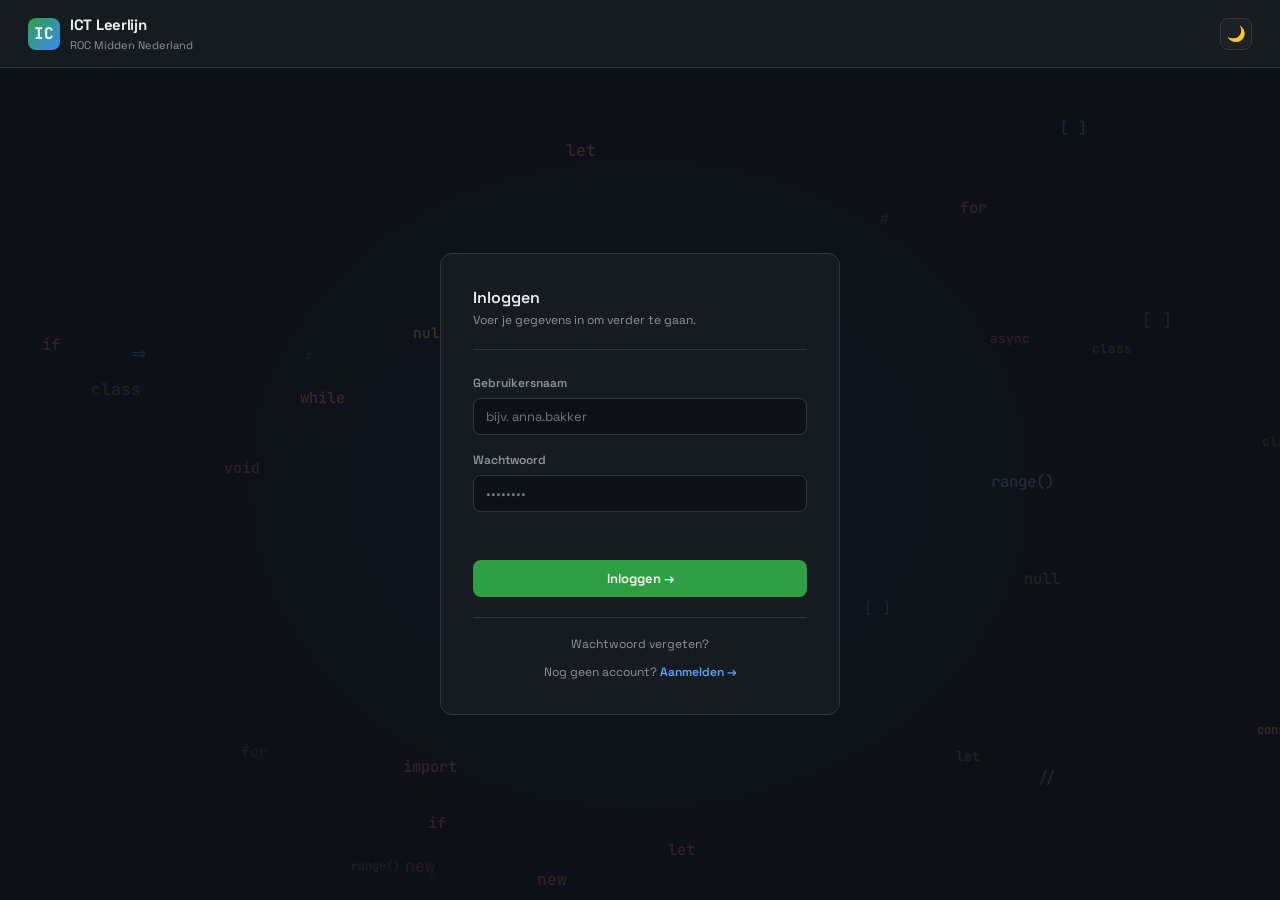
==== commit e2cde301: "Notifications and grading!" ====
--- a/index.html
+++ b/index.html
@@ -141,7 +141,13 @@
       <div class="topbar-right">
         <div class="streak-badge" id="streakBadge" style="display:none"></div>
         <button class="notif-btn theme-btn" id="themeToggle" title="Wissel thema" onclick="toggleTheme()">🌙</button>
-        <button class="notif-btn" title="Meldingen">🔔</button>
+        <div class="notif-wrap">
+          <button class="notif-btn" title="Meldingen" onclick="toggleNotifMenu()">🔔<span class="notif-badge" id="notifBadge" style="display:none">0</span></button>
+          <div class="avatar-menu notif-menu" id="notifMenu">
+            <div class="notif-menu-head"><span>Meldingen</span></div>
+            <div class="notif-list" id="notifList"><div class="notif-empty">Geen meldingen</div></div>
+          </div>
+        </div>
         <div class="avatar-wrap">
           <div class="user-avatar" id="topbarAvatar" style="width:32px;height:32px;font-size:12px;cursor:pointer;"
                onclick="toggleAvatarMenu()">ST</div>
@@ -198,11 +204,15 @@
             <div class="stat-label">Lessen voltooid</div>
             <div class="stat-trend">van 62 totaal</div>
           </div>
-          <div class="stat-card">
-            <div class="stat-icon">🏆</div>
-            <div class="stat-value">4</div>
-            <div class="stat-label">Badges behaald</div>
-            <div class="stat-trend">2 bijna bereikt</div>
+          <div class="stat-card notif-card" id="notifCard">
+            <div class="notif-card-head">
+              <span>🔔 Meldingen</span>
+              <span class="notif-card-head-right">
+                <span class="notif-card-count" id="notifCardCount"></span>
+                <button class="notif-card-more" onclick="Notifications.openModal()" title="Alle meldingen tonen">⤢</button>
+              </span>
+            </div>
+            <div class="notif-card-list" id="notifCardList"><div class="notif-empty">Geen meldingen</div></div>
           </div>
           <div class="stat-card" id="streakStatCard">
             <!-- Filled by js/app.js renderStreakCard() once me.php returns -->
@@ -362,9 +372,20 @@
   </main>
 </div><!-- /app-layout -->
 
-<script type="module" src="js/app.js"></script>
+<script src="js/notifications.js?v=3"></script>
+<script type="module" src="js/app.js?v=6"></script>
 
 <!-- ── Email change modal ─────────────────────── -->
+<div class="notif-modal-overlay" id="notifModalOverlay" onclick="if(event.target===this)Notifications.closeModal()">
+  <div class="notif-modal-box">
+    <div class="notif-modal-head">
+      <span>Meldingen</span>
+      <button class="notif-modal-close" onclick="Notifications.closeModal()" aria-label="Sluiten">✕</button>
+    </div>
+    <div class="notif-list" id="notifModalList"><div class="notif-empty">Geen meldingen</div></div>
+  </div>
+</div>
+
 <div class="email-modal-overlay" id="emailChangeModal">
   <!-- Step 1: confirm old → new -->
   <div class="email-modal-box" id="emailModalStep1">
--- a/css/main.css
+++ b/css/main.css
@@ -326,6 +326,93 @@
 }
 .avatar-menu-item:hover { background: var(--bg3); }
 
+/* ── Notifications: bell badge + dropdown + dashboard tile ── */
+.notif-wrap { position: relative; }
+.notif-badge {
+  position: absolute; top: -5px; right: -5px;
+  min-width: 16px; height: 16px; padding: 0 4px; box-sizing: border-box;
+  border-radius: 8px; background: var(--red); color: #fff;
+  font-size: 10px; font-weight: 700; line-height: 16px; text-align: center;
+}
+.notif-menu { width: 320px; min-width: 320px; }
+.notif-menu-head {
+  display: flex; justify-content: space-between; align-items: center;
+  padding: 10px 14px; font-size: 12px; font-weight: 600; color: var(--text2);
+  border-bottom: 1px solid var(--border);
+}
+.notif-list { max-height: 360px; overflow-y: auto; }
+.notif-item {
+  position: relative; display: block; width: 100%; text-align: left; cursor: pointer;
+  padding: 10px 24px 10px 14px; border: none; border-bottom: 1px solid var(--border);
+  border-left: 3px solid transparent; background: none; color: var(--text);
+}
+.notif-item:hover { background: var(--bg3); }
+/* Unread: blue left bar + tint + bold title + a dot top-right (clearly "new"). */
+.notif-item.unread { background: rgba(56,139,253,.10); border-left-color: var(--blue); }
+.notif-item.unread .notif-item-title { font-weight: 600; }
+.notif-item.unread::after {
+  content: ""; position: absolute; top: 50%; right: 12px; transform: translateY(-50%);
+  width: 8px; height: 8px; border-radius: 50%; background: var(--blue);
+}
+/* Read: faded, no accent, no dot. */
+.notif-item.read { opacity: .5; }
+.notif-item-title { font-size: 13px; color: var(--text); margin-bottom: 2px; }
+.notif-item-sub { font-size: 11px; color: var(--text3); }
+.notif-empty { padding: 22px 14px; text-align: center; color: var(--text3); font-size: 12px; }
+
+.notif-card { display: flex; flex-direction: column; align-items: stretch; text-align: left; }
+.notif-card-head { display: flex; justify-content: space-between; align-items: center; font-size: 12px; font-weight: 600; color: var(--text2); margin-bottom: 8px; }
+.notif-card-count { color: var(--blue); font-weight: 700; }
+.notif-card-list { flex: 1; max-height: 124px; overflow-y: auto; display: flex; flex-direction: column; gap: 6px; }
+.notif-card-item {
+  font-size: 11px; color: var(--text2); cursor: pointer;
+  background: var(--bg3); border-left: 2px solid var(--blue); border-radius: 4px;
+  padding: 5px 8px; line-height: 1.35;
+}
+.notif-card-item:hover { color: var(--text); }
+.notif-card-item.read { border-left-color: var(--border2); opacity: .75; }
+.notif-card-head-right { display: flex; align-items: center; gap: 8px; }
+.notif-card-more {
+  background: none; border: none; color: var(--text3); cursor: pointer;
+  font-size: 14px; line-height: 1; padding: 0 2px;
+}
+.notif-card-more:hover { color: var(--text); }
+
+/* ── Notifications: enlarged "all meldingen" modal ── */
+.notif-modal-overlay {
+  display: none; position: fixed; inset: 0;
+  background: rgba(0,0,0,.6); backdrop-filter: blur(3px);
+  z-index: 1000; align-items: center; justify-content: center;
+}
+.notif-modal-overlay.visible { display: flex; }
+.notif-modal-box {
+  background: var(--bg2); border: 1px solid var(--border2);
+  border-radius: var(--radius2); width: 100%; max-width: 620px; max-height: 80vh;
+  display: flex; flex-direction: column; overflow: hidden;
+  box-shadow: 0 24px 64px rgba(0,0,0,.5); animation: modalSlideIn .18s ease;
+}
+.notif-modal-head {
+  display: flex; justify-content: space-between; align-items: center;
+  padding: 14px 18px; border-bottom: 1px solid var(--border);
+  font-size: 14px; font-weight: 600; color: var(--text);
+}
+.notif-modal-close { background: none; border: none; color: var(--text3); font-size: 15px; cursor: pointer; }
+.notif-modal-close:hover { color: var(--text); }
+.notif-modal-box .notif-list { max-height: none; flex: 1; overflow-y: auto; }
+.notif-group-head {
+  position: sticky; top: 0; z-index: 1;
+  padding: 6px 16px; font-size: 10px; font-weight: 700;
+  text-transform: uppercase; letter-spacing: .8px;
+  color: var(--blue2); background: var(--bg3);
+  border-bottom: 1px solid var(--border);
+}
+.notif-card-more-btn {
+  width: 100%; margin-top: 4px; padding: 6px; cursor: pointer;
+  border: 1px solid var(--border); border-radius: 4px;
+  background: var(--bg3); color: var(--text2); font-size: 11px; font-weight: 600;
+}
+.notif-card-more-btn:hover { color: var(--text); border-color: var(--border2); }
+
 .streak-badge {
   display: inline-flex; align-items: center; gap: 6px;
   padding: 5px 11px;
@@ -1188,6 +1275,16 @@
 }
 .quiz-feedback.correct { color: var(--accent2); }
 .quiz-feedback.wrong   { color: var(--red); }
+.quiz-review-feedback {
+  margin-top: 8px; padding: 8px 12px; border-radius: var(--radius);
+  background: var(--bg3); border: 1px solid var(--border);
+  font-size: 13px; font-weight: 400; color: var(--text2);
+  white-space: pre-wrap; line-height: 1.5;
+}
+.quiz-review-label {
+  display: block; font-size: 11px; font-weight: 600; text-transform: uppercase;
+  letter-spacing: .4px; color: var(--text3); margin-bottom: 4px;
+}
 
 /* ── Quiz warning popup ── */
 .quiz-warning-overlay {
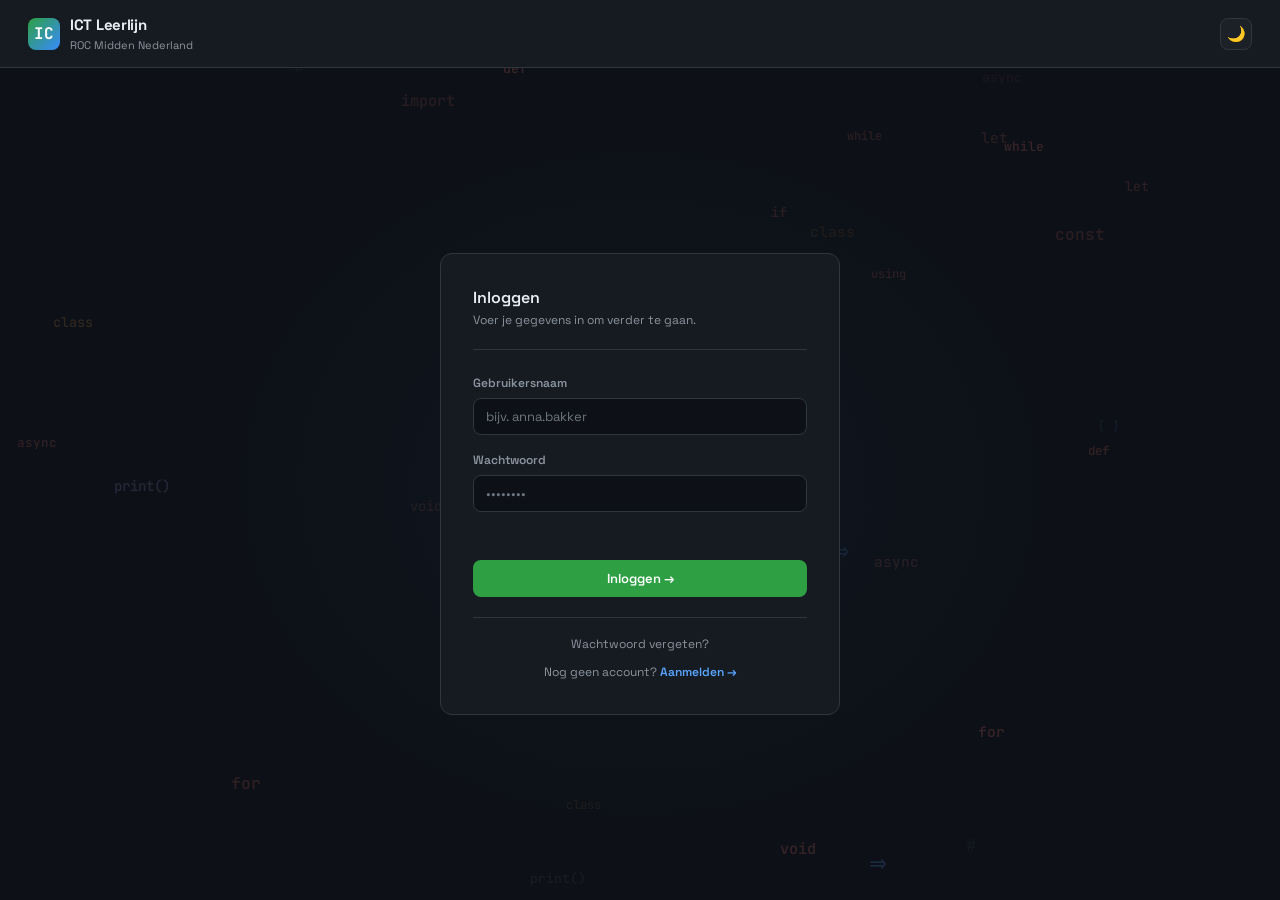
==== commit 15ef23e8: "Upgrading Grading and creating notifications" ====
--- a/index.html
+++ b/index.html
@@ -373,7 +373,7 @@
 </div><!-- /app-layout -->
 
 <script src="js/notifications.js?v=3"></script>
-<script type="module" src="js/app.js?v=6"></script>
+<script type="module" src="js/app.js?v=7"></script>
 
 <!-- ── Email change modal ─────────────────────── -->
 <div class="notif-modal-overlay" id="notifModalOverlay" onclick="if(event.target===this)Notifications.closeModal()">
--- a/css/main.css
+++ b/css/main.css
@@ -196,6 +196,7 @@
 .type-exercise { background: rgba(46,160,67,.15);   color: var(--accent2); }
 .type-quiz     { background: rgba(188,140,255,.15); color: var(--purple2); }
 .type-project  { background: rgba(247,129,102,.15); color: var(--orange2); }
+.type-test     { background: rgba(247,120,186,.15); color: #f778ba; }
 
 /* ── Lesson expand arrow ─────────────────────── */
 .lesson-arrow {
@@ -366,11 +367,16 @@
 .notif-card-list { flex: 1; max-height: 124px; overflow-y: auto; display: flex; flex-direction: column; gap: 6px; }
 .notif-card-item {
   font-size: 11px; color: var(--text2); cursor: pointer;
-  background: var(--bg3); border-left: 2px solid var(--blue); border-radius: 4px;
-  padding: 5px 8px; line-height: 1.35;
+  background: var(--bg3); border-left: 3px solid transparent; border-radius: 4px;
+  padding: 5px 8px 5px 9px; line-height: 1.35;
 }
 .notif-card-item:hover { color: var(--text); }
-.notif-card-item.read { border-left-color: var(--border2); opacity: .75; }
+/* Unread: blue bar + tint + bolder — mirrors the bell/modal (compact, no dot). */
+.notif-card-item.unread {
+  background: rgba(56,139,253,.12); border-left-color: var(--blue);
+  color: var(--text); font-weight: 600;
+}
+.notif-card-item.read { opacity: .6; }
 .notif-card-head-right { display: flex; align-items: center; gap: 8px; }
 .notif-card-more {
   background: none; border: none; color: var(--text3); cursor: pointer;
@@ -930,7 +936,8 @@
 /* ── Lesson view ─────────────────────────────── */
 .lesson-view-header {
   background: var(--bg2); border: 1px solid var(--border);
-  border-radius: var(--radius2); padding: 20px 24px; margin-bottom: 16px;
+  border-radius: var(--radius2); padding: 20px 24px;
+  width: 100%; max-width: 1010px; margin: 0 auto 16px;
   display: flex; align-items: center; gap: 16px;
 }
 .lesson-breadcrumb { font-size: 12px; color: var(--text2); margin-bottom: 4px; }
@@ -1181,6 +1188,38 @@
   padding: 3px 8px; border-radius: 4px; margin-bottom: 10px;
   font-family: 'JetBrains Mono', monospace;
 }
+/* Points badge next to a question's label on a Test page. */
+.quiz-points-badge {
+  margin-left: 8px; padding: 2px 7px; border-radius: 4px;
+  background: rgba(247,120,186,.14); color: #f778ba;
+  font-size: 10px; font-weight: 700; letter-spacing: .3px;
+}
+/* End-of-test result summary (Toets). */
+.test-result-card {
+  background: var(--bg2); border: 1px solid var(--border2);
+  border-radius: var(--radius2); padding: 18px 22px; margin: 24px 0 8px;
+  box-shadow: 0 8px 28px rgba(0,0,0,.18);
+}
+.test-result-head {
+  font-size: 11px; font-weight: 700; text-transform: uppercase; letter-spacing: .6px;
+  color: var(--text2); margin-bottom: 14px;
+}
+.test-result-card .tr-grid { display: flex; flex-direction: column; gap: 8px; }
+.test-result-card .tr-row {
+  display: flex; justify-content: space-between; align-items: baseline;
+  font-size: 14px; color: var(--text2);
+}
+.test-result-card .tr-row strong { color: var(--text); font-size: 15px; }
+.test-result-card .tr-grade {
+  margin-top: 6px; padding-top: 12px; border-top: 1px solid var(--border);
+  font-size: 15px; font-weight: 600; color: var(--text);
+}
+.test-result-card .tr-grade strong { font-size: 22px; }
+.test-result-card .tr-grade.pass strong { color: var(--accent2); }
+.test-result-card .tr-grade.fail strong { color: var(--red); }
+.test-result-card .tr-grade-possible strong { color: var(--blue2); }
+.test-result-card .tr-foot { margin-top: 12px; font-size: 12px; color: var(--text3); }
+.test-summary-cta { margin: 28px 0 8px; display: flex; justify-content: center; }
 .quiz-hint {
   font-size: 12px; color: var(--blue2); margin-bottom: 8px;
   font-style: italic;
